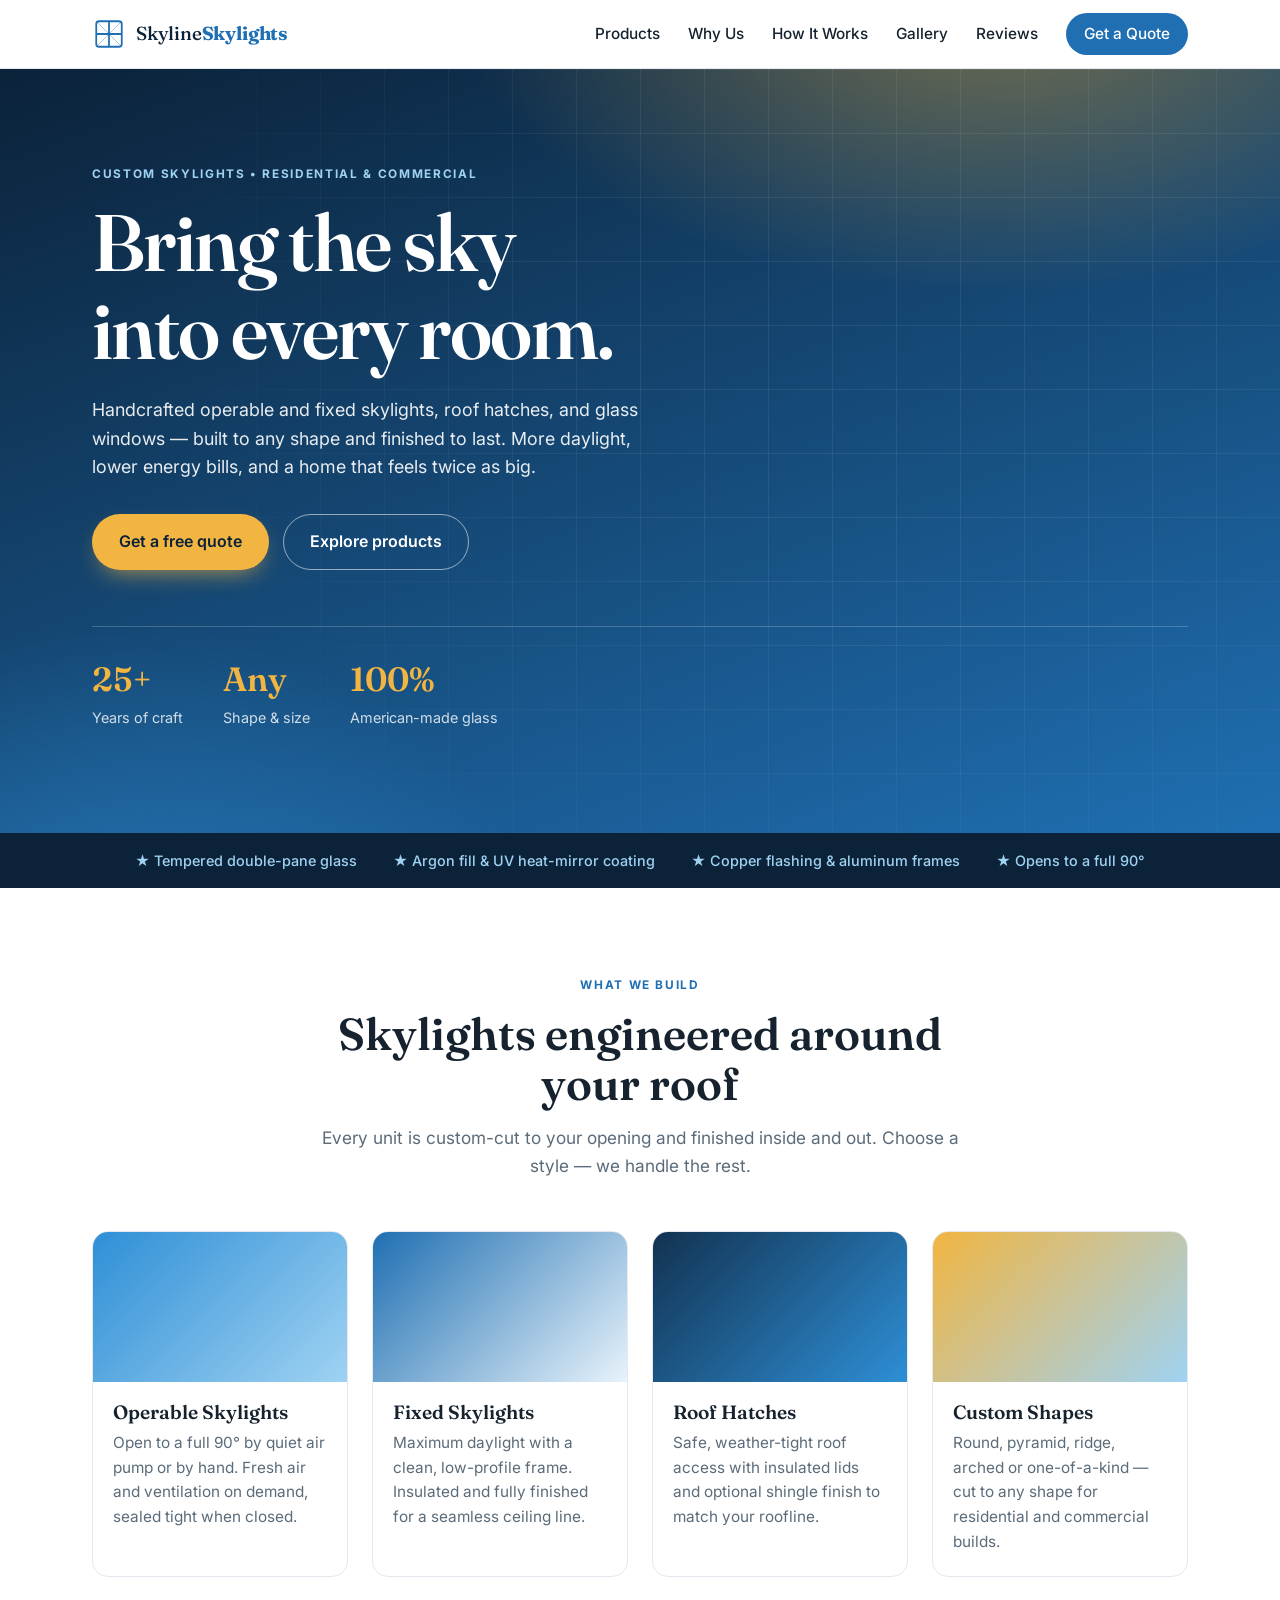
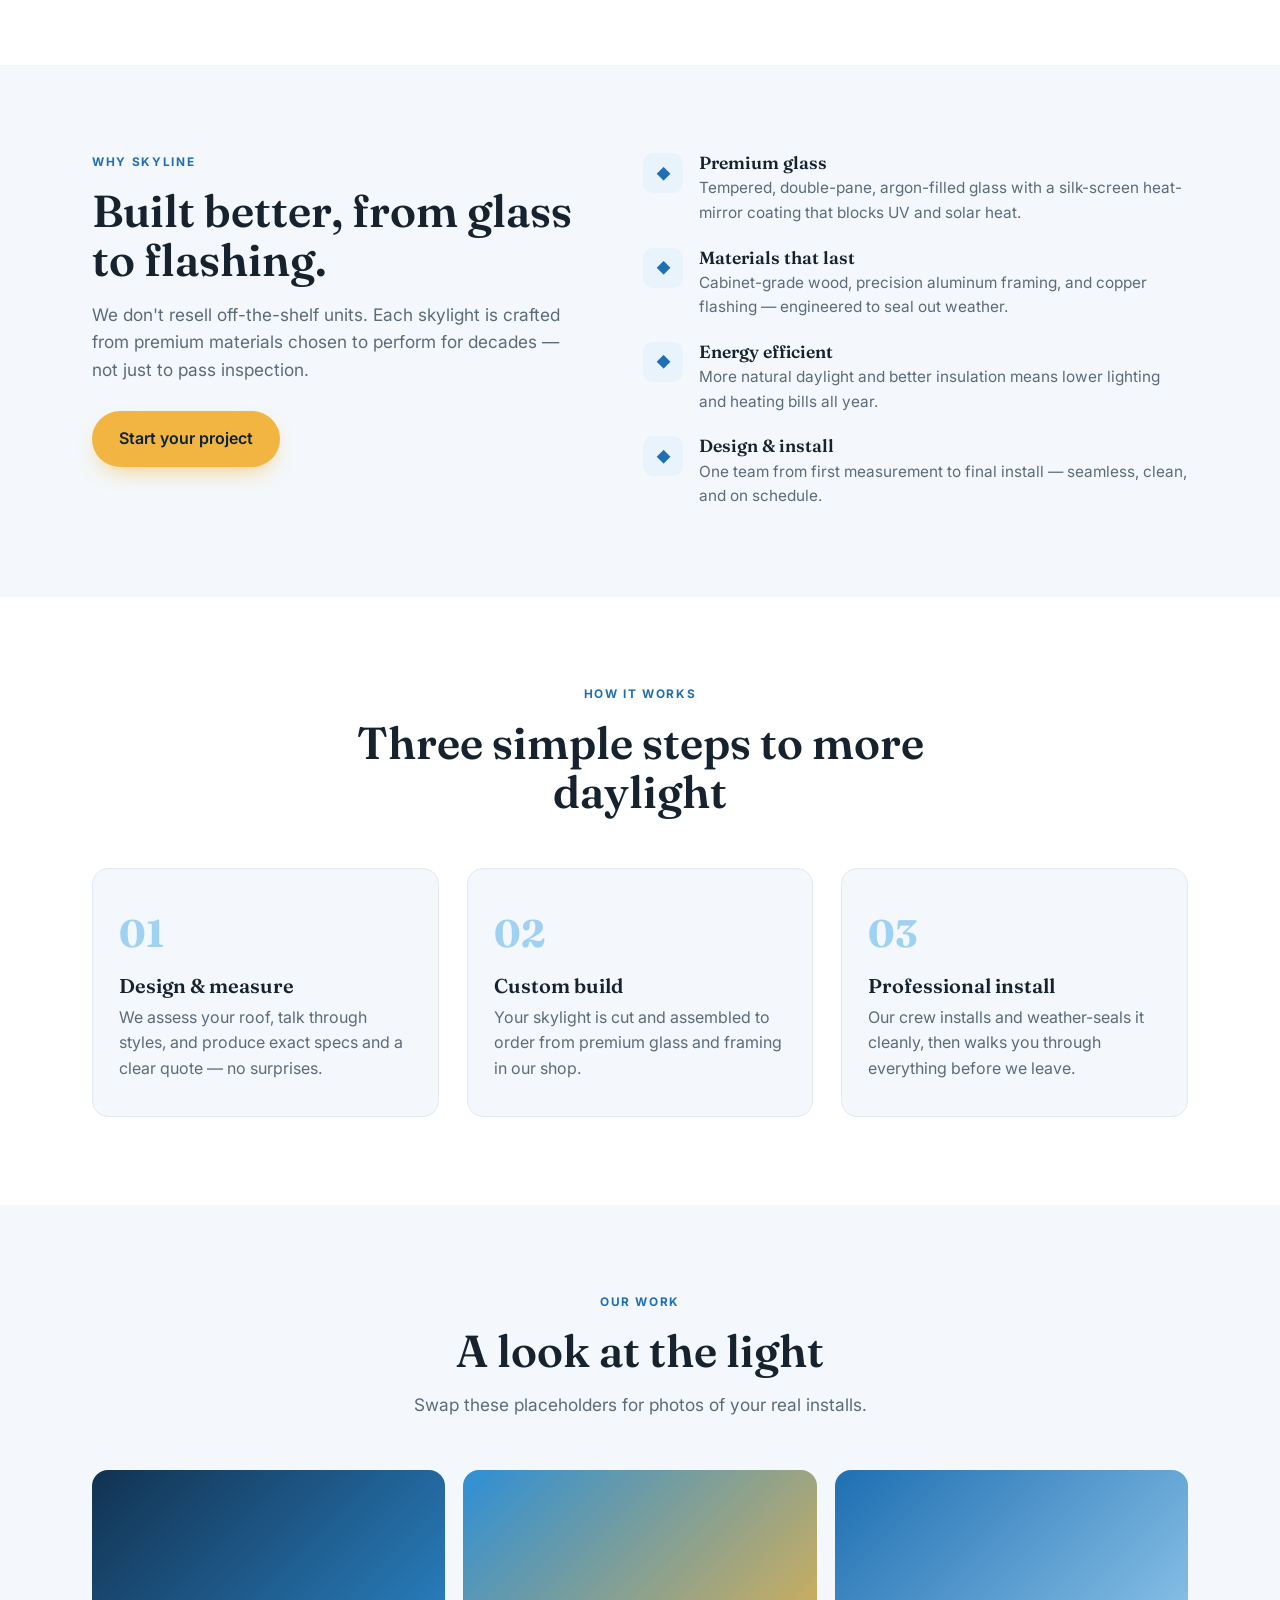
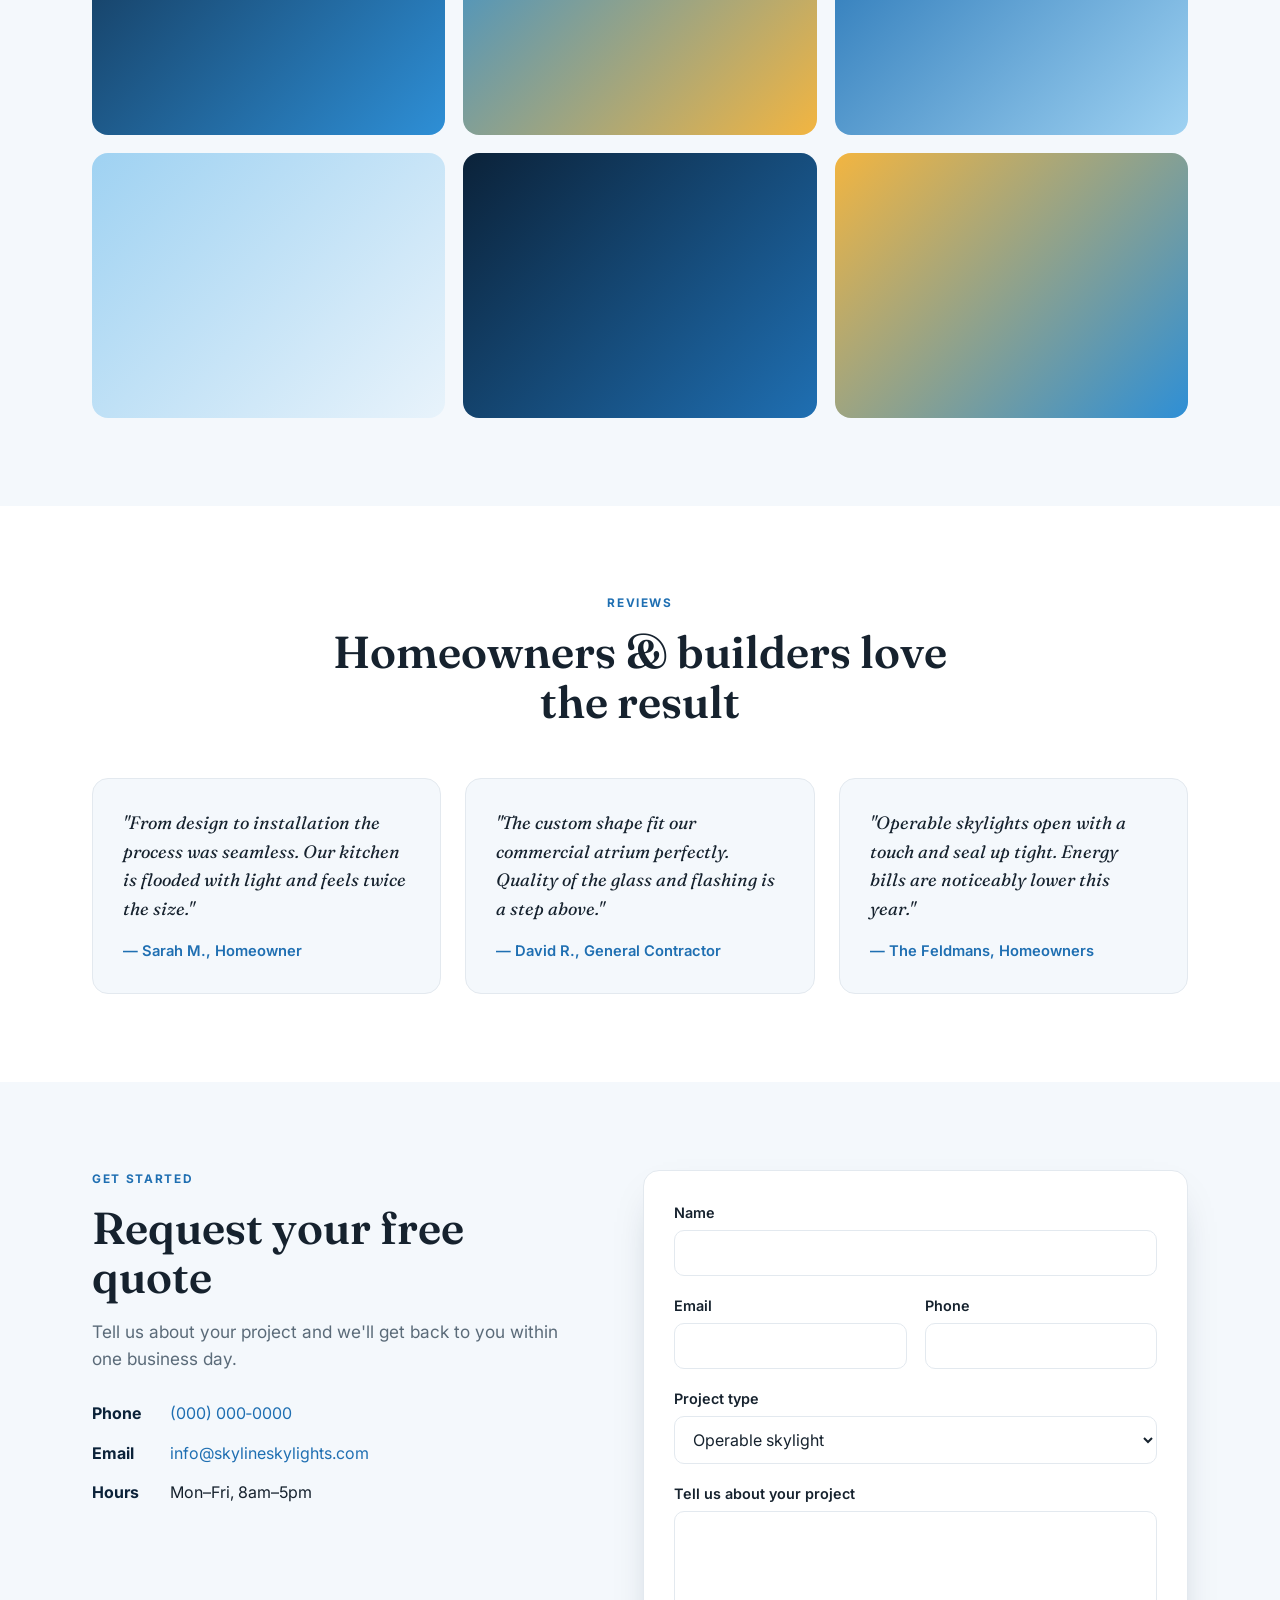
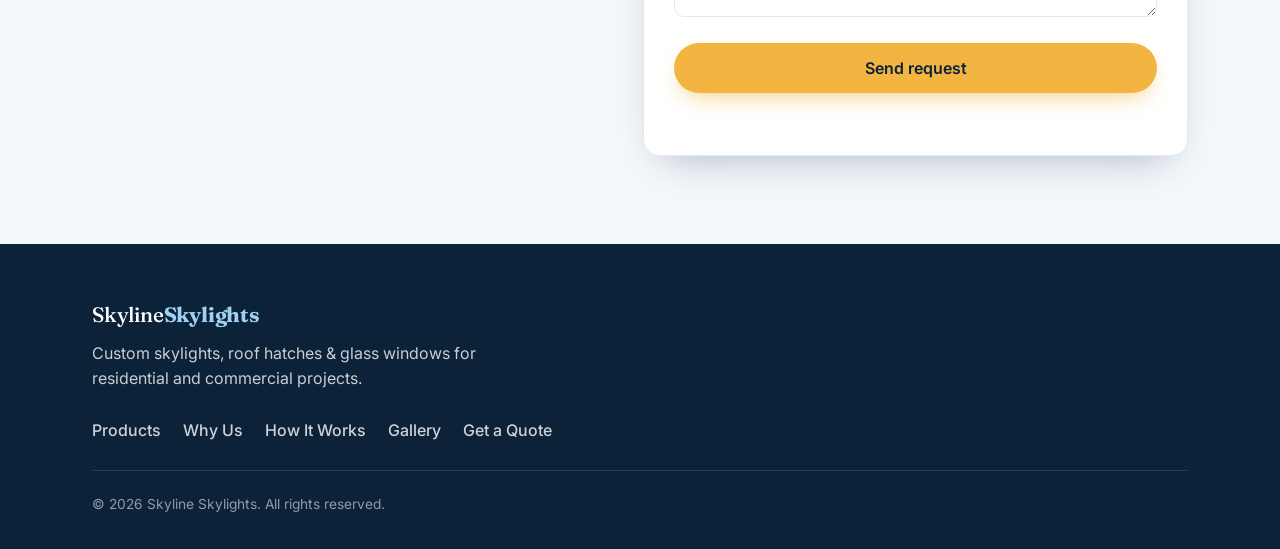
==== index.html @ 5b551f5a "Add custom skylight company website Static landing site for a skylight business: hero, product lineu" ====
<!DOCTYPE html>
<html lang="en">
<head>
  <meta charset="UTF-8" />
  <meta name="viewport" content="width=device-width, initial-scale=1.0" />
  <title>Skyline Skylights — Custom Skylights & Roof Hatches</title>
  <meta name="description" content="Custom-built operable and fixed skylights, roof hatches, and glass windows in any shape. Premium American-made glass, design and professional installation for residential and commercial projects." />
  <link rel="preconnect" href="https://fonts.googleapis.com" />
  <link rel="preconnect" href="https://fonts.gstatic.com" crossorigin />
  <link href="https://fonts.googleapis.com/css2?family=Fraunces:opsz,wght@9..144,500;9..144,600;9..144,700&family=Inter:wght@400;500;600;700&display=swap" rel="stylesheet" />
  <link rel="stylesheet" href="styles.css" />
</head>
<body>

  <!-- ===== HEADER / NAV ===== -->
  <header class="site-header" id="top">
    <div class="container header-inner">
      <a href="#top" class="brand" aria-label="Skyline Skylights home">
        <svg class="brand-mark" width="34" height="34" viewBox="0 0 48 48" aria-hidden="true">
          <rect x="6" y="6" width="36" height="36" rx="4" fill="none" stroke="currentColor" stroke-width="2.5"/>
          <path d="M6 24 L42 24 M24 6 L24 42" stroke="currentColor" stroke-width="2.5"/>
          <path d="M6 6 L42 42 M42 6 L6 42" stroke="currentColor" stroke-width="1.2" opacity="0.45"/>
        </svg>
        <span class="brand-name">Skyline<strong>Skylights</strong></span>
      </a>

      <nav class="nav" id="nav">
        <a href="#products">Products</a>
        <a href="#why">Why Us</a>
        <a href="#process">How It Works</a>
        <a href="#gallery">Gallery</a>
        <a href="#reviews">Reviews</a>
        <a href="#contact" class="nav-cta">Get a Quote</a>
      </nav>

      <button class="nav-toggle" id="navToggle" aria-label="Toggle menu" aria-expanded="false">
        <span></span><span></span><span></span>
      </button>
    </div>
  </header>

  <!-- ===== HERO ===== -->
  <section class="hero">
    <div class="hero-bg" aria-hidden="true"></div>
    <div class="container hero-inner">
      <p class="eyebrow">Custom skylights • Residential &amp; commercial</p>
      <h1>Bring the sky<br>into every room.</h1>
      <p class="hero-sub">
        Handcrafted operable and fixed skylights, roof hatches, and glass windows —
        built to any shape and finished to last. More daylight, lower energy bills,
        and a home that feels twice as big.
      </p>
      <div class="hero-actions">
        <a href="#contact" class="btn btn-primary">Get a free quote</a>
        <a href="#products" class="btn btn-ghost">Explore products</a>
      </div>

      <ul class="hero-stats">
        <li><span class="stat-num">25+</span><span class="stat-label">Years of craft</span></li>
        <li><span class="stat-num">Any</span><span class="stat-label">Shape &amp; size</span></li>
        <li><span class="stat-num">100%</span><span class="stat-label">American-made glass</span></li>
      </ul>
    </div>
  </section>

  <!-- ===== TRUST STRIP ===== -->
  <div class="trust-strip">
    <div class="container trust-inner">
      <span>★ Tempered double-pane glass</span>
      <span>★ Argon fill &amp; UV heat-mirror coating</span>
      <span>★ Copper flashing &amp; aluminum frames</span>
      <span>★ Opens to a full 90°</span>
    </div>
  </div>

  <!-- ===== PRODUCTS ===== -->
  <section class="section" id="products">
    <div class="container">
      <div class="section-head">
        <p class="eyebrow">What we build</p>
        <h2>Skylights engineered around your roof</h2>
        <p class="section-lead">
          Every unit is custom-cut to your opening and finished inside and out.
          Choose a style — we handle the rest.
        </p>
      </div>

      <div class="cards">
        <article class="card">
          <div class="card-art art-1" aria-hidden="true"></div>
          <h3>Operable Skylights</h3>
          <p>Open to a full 90° by quiet air pump or by hand. Fresh air and ventilation on demand, sealed tight when closed.</p>
        </article>
        <article class="card">
          <div class="card-art art-2" aria-hidden="true"></div>
          <h3>Fixed Skylights</h3>
          <p>Maximum daylight with a clean, low-profile frame. Insulated and fully finished for a seamless ceiling line.</p>
        </article>
        <article class="card">
          <div class="card-art art-3" aria-hidden="true"></div>
          <h3>Roof Hatches</h3>
          <p>Safe, weather-tight roof access with insulated lids and optional shingle finish to match your roofline.</p>
        </article>
        <article class="card">
          <div class="card-art art-4" aria-hidden="true"></div>
          <h3>Custom Shapes</h3>
          <p>Round, pyramid, ridge, arched or one-of-a-kind — cut to any shape for residential and commercial builds.</p>
        </article>
      </div>
    </div>
  </section>

  <!-- ===== WHY US ===== -->
  <section class="section section-alt" id="why">
    <div class="container why-grid">
      <div class="why-copy">
        <p class="eyebrow">Why Skyline</p>
        <h2>Built better, from glass to flashing.</h2>
        <p class="section-lead">
          We don't resell off-the-shelf units. Each skylight is crafted from
          premium materials chosen to perform for decades — not just to pass inspection.
        </p>
        <a href="#contact" class="btn btn-primary">Start your project</a>
      </div>

      <ul class="feature-list">
        <li>
          <span class="feat-ic" aria-hidden="true">◆</span>
          <div><h4>Premium glass</h4><p>Tempered, double-pane, argon-filled glass with a silk-screen heat-mirror coating that blocks UV and solar heat.</p></div>
        </li>
        <li>
          <span class="feat-ic" aria-hidden="true">◆</span>
          <div><h4>Materials that last</h4><p>Cabinet-grade wood, precision aluminum framing, and copper flashing — engineered to seal out weather.</p></div>
        </li>
        <li>
          <span class="feat-ic" aria-hidden="true">◆</span>
          <div><h4>Energy efficient</h4><p>More natural daylight and better insulation means lower lighting and heating bills all year.</p></div>
        </li>
        <li>
          <span class="feat-ic" aria-hidden="true">◆</span>
          <div><h4>Design &amp; install</h4><p>One team from first measurement to final install — seamless, clean, and on schedule.</p></div>
        </li>
      </ul>
    </div>
  </section>

  <!-- ===== PROCESS ===== -->
  <section class="section" id="process">
    <div class="container">
      <div class="section-head">
        <p class="eyebrow">How it works</p>
        <h2>Three simple steps to more daylight</h2>
      </div>
      <ol class="steps">
        <li>
          <span class="step-num">01</span>
          <h3>Design &amp; measure</h3>
          <p>We assess your roof, talk through styles, and produce exact specs and a clear quote — no surprises.</p>
        </li>
        <li>
          <span class="step-num">02</span>
          <h3>Custom build</h3>
          <p>Your skylight is cut and assembled to order from premium glass and framing in our shop.</p>
        </li>
        <li>
          <span class="step-num">03</span>
          <h3>Professional install</h3>
          <p>Our crew installs and weather-seals it cleanly, then walks you through everything before we leave.</p>
        </li>
      </ol>
    </div>
  </section>

  <!-- ===== GALLERY ===== -->
  <section class="section section-alt" id="gallery">
    <div class="container">
      <div class="section-head">
        <p class="eyebrow">Our work</p>
        <h2>A look at the light</h2>
        <p class="section-lead">Swap these placeholders for photos of your real installs.</p>
      </div>
      <div class="gallery">
        <div class="shot shot-a" aria-hidden="true"></div>
        <div class="shot shot-b" aria-hidden="true"></div>
        <div class="shot shot-c" aria-hidden="true"></div>
        <div class="shot shot-d" aria-hidden="true"></div>
        <div class="shot shot-e" aria-hidden="true"></div>
        <div class="shot shot-f" aria-hidden="true"></div>
      </div>
    </div>
  </section>

  <!-- ===== REVIEWS ===== -->
  <section class="section" id="reviews">
    <div class="container">
      <div class="section-head">
        <p class="eyebrow">Reviews</p>
        <h2>Homeowners &amp; builders love the result</h2>
      </div>
      <div class="reviews">
        <blockquote class="review">
          <p>"From design to installation the process was seamless. Our kitchen is flooded with light and feels twice the size."</p>
          <footer>— Sarah M., Homeowner</footer>
        </blockquote>
        <blockquote class="review">
          <p>"The custom shape fit our commercial atrium perfectly. Quality of the glass and flashing is a step above."</p>
          <footer>— David R., General Contractor</footer>
        </blockquote>
        <blockquote class="review">
          <p>"Operable skylights open with a touch and seal up tight. Energy bills are noticeably lower this year."</p>
          <footer>— The Feldmans, Homeowners</footer>
        </blockquote>
      </div>
    </div>
  </section>

  <!-- ===== CONTACT / QUOTE ===== -->
  <section class="section contact" id="contact">
    <div class="container contact-grid">
      <div class="contact-copy">
        <p class="eyebrow">Get started</p>
        <h2>Request your free quote</h2>
        <p class="section-lead">
          Tell us about your project and we'll get back to you within one business day.
        </p>
        <ul class="contact-info">
          <li><strong>Phone</strong> <a href="tel:+10000000000">(000) 000‑0000</a></li>
          <li><strong>Email</strong> <a href="mailto:info@skylineskylights.com">info@skylineskylights.com</a></li>
          <li><strong>Hours</strong> Mon–Fri, 8am–5pm</li>
        </ul>
      </div>

      <form class="quote-form" id="quoteForm" novalidate>
        <div class="field">
          <label for="name">Name</label>
          <input type="text" id="name" name="name" autocomplete="name" required />
        </div>
        <div class="field-row">
          <div class="field">
            <label for="email">Email</label>
            <input type="email" id="email" name="email" autocomplete="email" required />
          </div>
          <div class="field">
            <label for="phone">Phone</label>
            <input type="tel" id="phone" name="phone" autocomplete="tel" />
          </div>
        </div>
        <div class="field">
          <label for="type">Project type</label>
          <select id="type" name="type">
            <option>Operable skylight</option>
            <option>Fixed skylight</option>
            <option>Roof hatch</option>
            <option>Custom shape</option>
            <option>Commercial project</option>
            <option>Not sure yet</option>
          </select>
        </div>
        <div class="field">
          <label for="message">Tell us about your project</label>
          <textarea id="message" name="message" rows="4"></textarea>
        </div>
        <button type="submit" class="btn btn-primary btn-block">Send request</button>
        <p class="form-note" id="formNote" role="status"></p>
      </form>
    </div>
  </section>

  <!-- ===== FOOTER ===== -->
  <footer class="site-footer">
    <div class="container footer-inner">
      <div class="footer-brand">
        <span class="brand-name">Skyline<strong>Skylights</strong></span>
        <p>Custom skylights, roof hatches &amp; glass windows for residential and commercial projects.</p>
      </div>
      <nav class="footer-nav" aria-label="Footer">
        <a href="#products">Products</a>
        <a href="#why">Why Us</a>
        <a href="#process">How It Works</a>
        <a href="#gallery">Gallery</a>
        <a href="#contact">Get a Quote</a>
      </nav>
      <p class="footer-legal">© <span id="year"></span> Skyline Skylights. All rights reserved.</p>
    </div>
  </footer>

  <script src="script.js"></script>
</body>
</html>
---- styles.css ----
/* ===== Skyline Skylights — stylesheet ===== */

:root {
  --sky-900: #0b2239;
  --sky-800: #123251;
  --sky-600: #1f6fb2;
  --sky-500: #2e8fd6;
  --sky-300: #9fd2f2;
  --sky-100: #e8f3fb;
  --sun: #f2b541;
  --sun-dark: #d99a1e;
  --ink: #16222e;
  --muted: #5b6b79;
  --line: #e3e9ef;
  --bg: #ffffff;
  --bg-alt: #f4f8fc;
  --radius: 16px;
  --shadow: 0 18px 40px -20px rgba(11, 34, 57, 0.35);
  --maxw: 1140px;
  --font-head: "Fraunces", Georgia, "Times New Roman", serif;
  --font-body: "Inter", system-ui, -apple-system, "Segoe UI", Roboto, sans-serif;
}

* { box-sizing: border-box; }

html { scroll-behavior: smooth; }

body {
  margin: 0;
  font-family: var(--font-body);
  color: var(--ink);
  background: var(--bg);
  line-height: 1.6;
  -webkit-font-smoothing: antialiased;
}

img { max-width: 100%; display: block; }

.container {
  width: 100%;
  max-width: var(--maxw);
  margin: 0 auto;
  padding-inline: 22px;
}

h1, h2, h3, h4 { font-family: var(--font-head); line-height: 1.1; margin: 0; font-weight: 600; }

a { color: inherit; }

.eyebrow {
  text-transform: uppercase;
  letter-spacing: 0.14em;
  font-size: 0.74rem;
  font-weight: 700;
  color: var(--sky-600);
  margin: 0 0 14px;
}

/* ===== Buttons ===== */
.btn {
  display: inline-flex;
  align-items: center;
  justify-content: center;
  gap: 8px;
  font-family: var(--font-body);
  font-weight: 600;
  font-size: 1rem;
  padding: 14px 26px;
  border-radius: 999px;
  border: 1px solid transparent;
  text-decoration: none;
  cursor: pointer;
  transition: transform .15s ease, box-shadow .15s ease, background .15s ease;
}
.btn-primary { background: var(--sun); color: var(--sky-900); box-shadow: 0 10px 24px -10px rgba(242,181,65,.8); }
.btn-primary:hover { background: var(--sun-dark); transform: translateY(-2px); }
.btn-ghost { background: transparent; color: #fff; border-color: rgba(255,255,255,.55); }
.btn-ghost:hover { background: rgba(255,255,255,.12); }
.btn-block { width: 100%; }

/* ===== Header ===== */
.site-header {
  position: sticky;
  top: 0;
  z-index: 50;
  background: rgba(255,255,255,.88);
  backdrop-filter: saturate(160%) blur(10px);
  border-bottom: 1px solid var(--line);
}
.header-inner { display: flex; align-items: center; justify-content: space-between; height: 68px; }
.brand { display: flex; align-items: center; gap: 10px; text-decoration: none; color: var(--sky-900); }
.brand-mark { color: var(--sky-600); flex: none; }
.brand-name { font-family: var(--font-head); font-size: 1.18rem; font-weight: 500; letter-spacing: -.01em; }
.brand-name strong { font-weight: 700; color: var(--sky-600); }

.nav { display: flex; align-items: center; gap: 28px; }
.nav a { text-decoration: none; font-weight: 500; color: var(--ink); font-size: .96rem; transition: color .15s; }
.nav a:hover { color: var(--sky-600); }
.nav-cta { background: var(--sky-600); color: #fff !important; padding: 9px 18px; border-radius: 999px; }
.nav-cta:hover { background: var(--sky-800); }

.nav-toggle { display: none; flex-direction: column; gap: 5px; background: none; border: 0; cursor: pointer; padding: 8px; }
.nav-toggle span { width: 24px; height: 2px; background: var(--ink); border-radius: 2px; transition: .2s; }

/* ===== Hero ===== */
.hero { position: relative; color: #fff; overflow: hidden; }
.hero-bg {
  position: absolute; inset: 0; z-index: 0;
  background:
    radial-gradient(900px 500px at 78% -10%, rgba(242,181,65,.45), transparent 60%),
    radial-gradient(700px 600px at 10% 120%, rgba(47,143,214,.55), transparent 60%),
    linear-gradient(160deg, var(--sky-900), var(--sky-600));
}
.hero-bg::after {
  content: ""; position: absolute; inset: 0;
  background-image: linear-gradient(rgba(255,255,255,.07) 1px, transparent 1px),
                    linear-gradient(90deg, rgba(255,255,255,.07) 1px, transparent 1px);
  background-size: 64px 64px;
  mask-image: radial-gradient(circle at 70% 30%, #000 30%, transparent 75%);
}
.hero-inner { position: relative; z-index: 1; padding: 96px 22px 104px; max-width: var(--maxw); margin: 0 auto; }
.hero .eyebrow { color: var(--sky-300); }
.hero h1 { font-size: clamp(2.6rem, 7vw, 5rem); font-weight: 600; letter-spacing: -.02em; }
.hero-sub { max-width: 560px; margin: 22px 0 32px; font-size: 1.12rem; color: rgba(255,255,255,.9); }
.hero-actions { display: flex; flex-wrap: wrap; gap: 14px; }

.hero-stats {
  list-style: none; display: flex; flex-wrap: wrap; gap: 40px;
  margin: 56px 0 0; padding: 26px 0 0; border-top: 1px solid rgba(255,255,255,.2);
}
.hero-stats li { display: flex; flex-direction: column; }
.stat-num { font-family: var(--font-head); font-size: 2.1rem; font-weight: 600; color: var(--sun); }
.stat-label { font-size: .9rem; color: rgba(255,255,255,.8); }

/* ===== Trust strip ===== */
.trust-strip { background: var(--sky-900); color: #fff; }
.trust-inner {
  display: flex; flex-wrap: wrap; gap: 10px 36px; justify-content: center;
  padding: 16px 22px; font-size: .9rem; color: var(--sky-300); font-weight: 500;
}

/* ===== Sections ===== */
.section { padding: 88px 0; }
.section-alt { background: var(--bg-alt); }
.section-head { max-width: 640px; margin: 0 auto 52px; text-align: center; }
.section-head h2 { font-size: clamp(1.9rem, 4vw, 2.8rem); }
.section-lead { color: var(--muted); font-size: 1.08rem; margin: 16px 0 0; }

/* ===== Product cards ===== */
.cards { display: grid; grid-template-columns: repeat(4, 1fr); gap: 24px; }
.card {
  background: var(--bg); border: 1px solid var(--line); border-radius: var(--radius);
  overflow: hidden; transition: transform .2s ease, box-shadow .2s ease;
}
.card:hover { transform: translateY(-6px); box-shadow: var(--shadow); }
.card-art { height: 150px; }
.art-1 { background: linear-gradient(135deg, #2e8fd6, #9fd2f2); }
.art-2 { background: linear-gradient(135deg, #1f6fb2, #e8f3fb); }
.art-3 { background: linear-gradient(135deg, #123251, #2e8fd6); }
.art-4 { background: linear-gradient(135deg, #f2b541, #9fd2f2); }
.card h3 { font-size: 1.2rem; margin: 20px 20px 8px; }
.card p { margin: 0 20px 22px; color: var(--muted); font-size: .96rem; }

/* ===== Why us ===== */
.why-grid { display: grid; grid-template-columns: 1fr 1.1fr; gap: 56px; align-items: start; }
.why-copy h2 { font-size: clamp(1.9rem, 4vw, 2.8rem); margin-bottom: 16px; }
.why-copy .section-lead { margin-bottom: 28px; }
.feature-list { list-style: none; margin: 0; padding: 0; display: grid; gap: 22px; }
.feature-list li { display: flex; gap: 16px; }
.feat-ic {
  flex: none; width: 40px; height: 40px; border-radius: 10px;
  display: grid; place-items: center; background: var(--sky-100); color: var(--sky-600);
  font-size: .9rem;
}
.feature-list h4 { font-size: 1.1rem; margin-bottom: 4px; }
.feature-list p { margin: 0; color: var(--muted); font-size: .96rem; }

/* ===== Process ===== */
.steps { list-style: none; margin: 0; padding: 0; display: grid; grid-template-columns: repeat(3, 1fr); gap: 28px; counter-reset: step; }
.steps li {
  position: relative; padding: 34px 26px; border-radius: var(--radius);
  background: var(--bg-alt); border: 1px solid var(--line);
}
.section-alt .steps li { background: var(--bg); }
.step-num { font-family: var(--font-head); font-size: 2.4rem; color: var(--sky-300); font-weight: 700; }
.steps h3 { font-size: 1.25rem; margin: 10px 0 8px; }
.steps p { margin: 0; color: var(--muted); }

/* ===== Gallery ===== */
.gallery { display: grid; grid-template-columns: repeat(3, 1fr); gap: 18px; }
.shot { aspect-ratio: 4 / 3; border-radius: var(--radius); }
.shot-a { background: linear-gradient(135deg, #123251, #2e8fd6); }
.shot-b { background: linear-gradient(135deg, #2e8fd6, #f2b541); }
.shot-c { background: linear-gradient(135deg, #1f6fb2, #9fd2f2); }
.shot-d { background: linear-gradient(135deg, #9fd2f2, #e8f3fb); }
.shot-e { background: linear-gradient(135deg, #0b2239, #1f6fb2); }
.shot-f { background: linear-gradient(135deg, #f2b541, #2e8fd6); }

/* ===== Reviews ===== */
.reviews { display: grid; grid-template-columns: repeat(3, 1fr); gap: 24px; }
.review {
  margin: 0; padding: 30px; border-radius: var(--radius);
  background: var(--bg); border: 1px solid var(--line); box-shadow: var(--shadow);
}
.section .review { background: var(--bg-alt); box-shadow: none; }
.review p { font-family: var(--font-head); font-size: 1.12rem; font-style: italic; margin: 0 0 16px; }
.review footer { color: var(--sky-600); font-weight: 600; font-size: .92rem; }

/* ===== Contact ===== */
.contact { background: var(--bg-alt); }
.contact-grid { display: grid; grid-template-columns: 1fr 1.1fr; gap: 56px; align-items: start; }
.contact-copy h2 { font-size: clamp(1.9rem, 4vw, 2.8rem); margin-bottom: 16px; }
.contact-info { list-style: none; margin: 28px 0 0; padding: 0; display: grid; gap: 14px; }
.contact-info li { display: flex; gap: 14px; align-items: baseline; }
.contact-info strong { min-width: 64px; color: var(--sky-900); }
.contact-info a { color: var(--sky-600); text-decoration: none; }
.contact-info a:hover { text-decoration: underline; }

.quote-form {
  background: var(--bg); border: 1px solid var(--line); border-radius: var(--radius);
  padding: 30px; box-shadow: var(--shadow);
}
.field { margin-bottom: 18px; }
.field-row { display: grid; grid-template-columns: 1fr 1fr; gap: 18px; }
.field label { display: block; font-weight: 600; font-size: .9rem; margin-bottom: 6px; }
.field input, .field select, .field textarea {
  width: 100%; padding: 12px 14px; border: 1px solid var(--line); border-radius: 10px;
  font-family: inherit; font-size: 1rem; color: var(--ink); background: #fff;
}
.field input:focus, .field select:focus, .field textarea:focus {
  outline: none; border-color: var(--sky-500); box-shadow: 0 0 0 3px rgba(46,143,214,.18);
}
.form-note { margin: 14px 0 0; font-size: .92rem; color: var(--sky-600); font-weight: 600; min-height: 1.2em; }

/* ===== Footer ===== */
.site-footer { background: var(--sky-900); color: rgba(255,255,255,.78); padding: 54px 0 34px; }
.footer-inner { display: grid; gap: 26px; }
.footer-brand .brand-name { color: #fff; font-size: 1.3rem; }
.footer-brand strong { color: var(--sky-300); }
.footer-brand p { margin: 10px 0 0; max-width: 420px; }
.footer-nav { display: flex; flex-wrap: wrap; gap: 22px; }
.footer-nav a { text-decoration: none; color: rgba(255,255,255,.8); font-weight: 500; }
.footer-nav a:hover { color: #fff; }
.footer-legal { margin: 0; font-size: .86rem; color: rgba(255,255,255,.55); border-top: 1px solid rgba(255,255,255,.12); padding-top: 22px; }

/* ===== Responsive ===== */
@media (max-width: 900px) {
  .cards { grid-template-columns: repeat(2, 1fr); }
  .why-grid, .contact-grid { grid-template-columns: 1fr; gap: 36px; }
  .steps { grid-template-columns: 1fr; }
  .reviews { grid-template-columns: 1fr; }
  .gallery { grid-template-columns: repeat(2, 1fr); }

  .nav {
    position: fixed; inset: 68px 0 auto 0; flex-direction: column; align-items: stretch;
    gap: 0; background: #fff; border-bottom: 1px solid var(--line);
    padding: 8px 22px 18px; transform: translateY(-120%); transition: transform .25s ease;
    box-shadow: var(--shadow);
  }
  .nav.open { transform: translateY(0); }
  .nav a { padding: 14px 0; border-bottom: 1px solid var(--line); }
  .nav-cta { text-align: center; margin-top: 12px; border-bottom: 0 !important; }
  .nav-toggle { display: flex; }
}

@media (max-width: 560px) {
  .cards, .gallery { grid-template-columns: 1fr; }
  .field-row { grid-template-columns: 1fr; }
  .hero-stats { gap: 26px; }
  .section { padding: 64px 0; }
}

@media (prefers-reduced-motion: reduce) {
  * { scroll-behavior: auto; transition: none !important; }
}
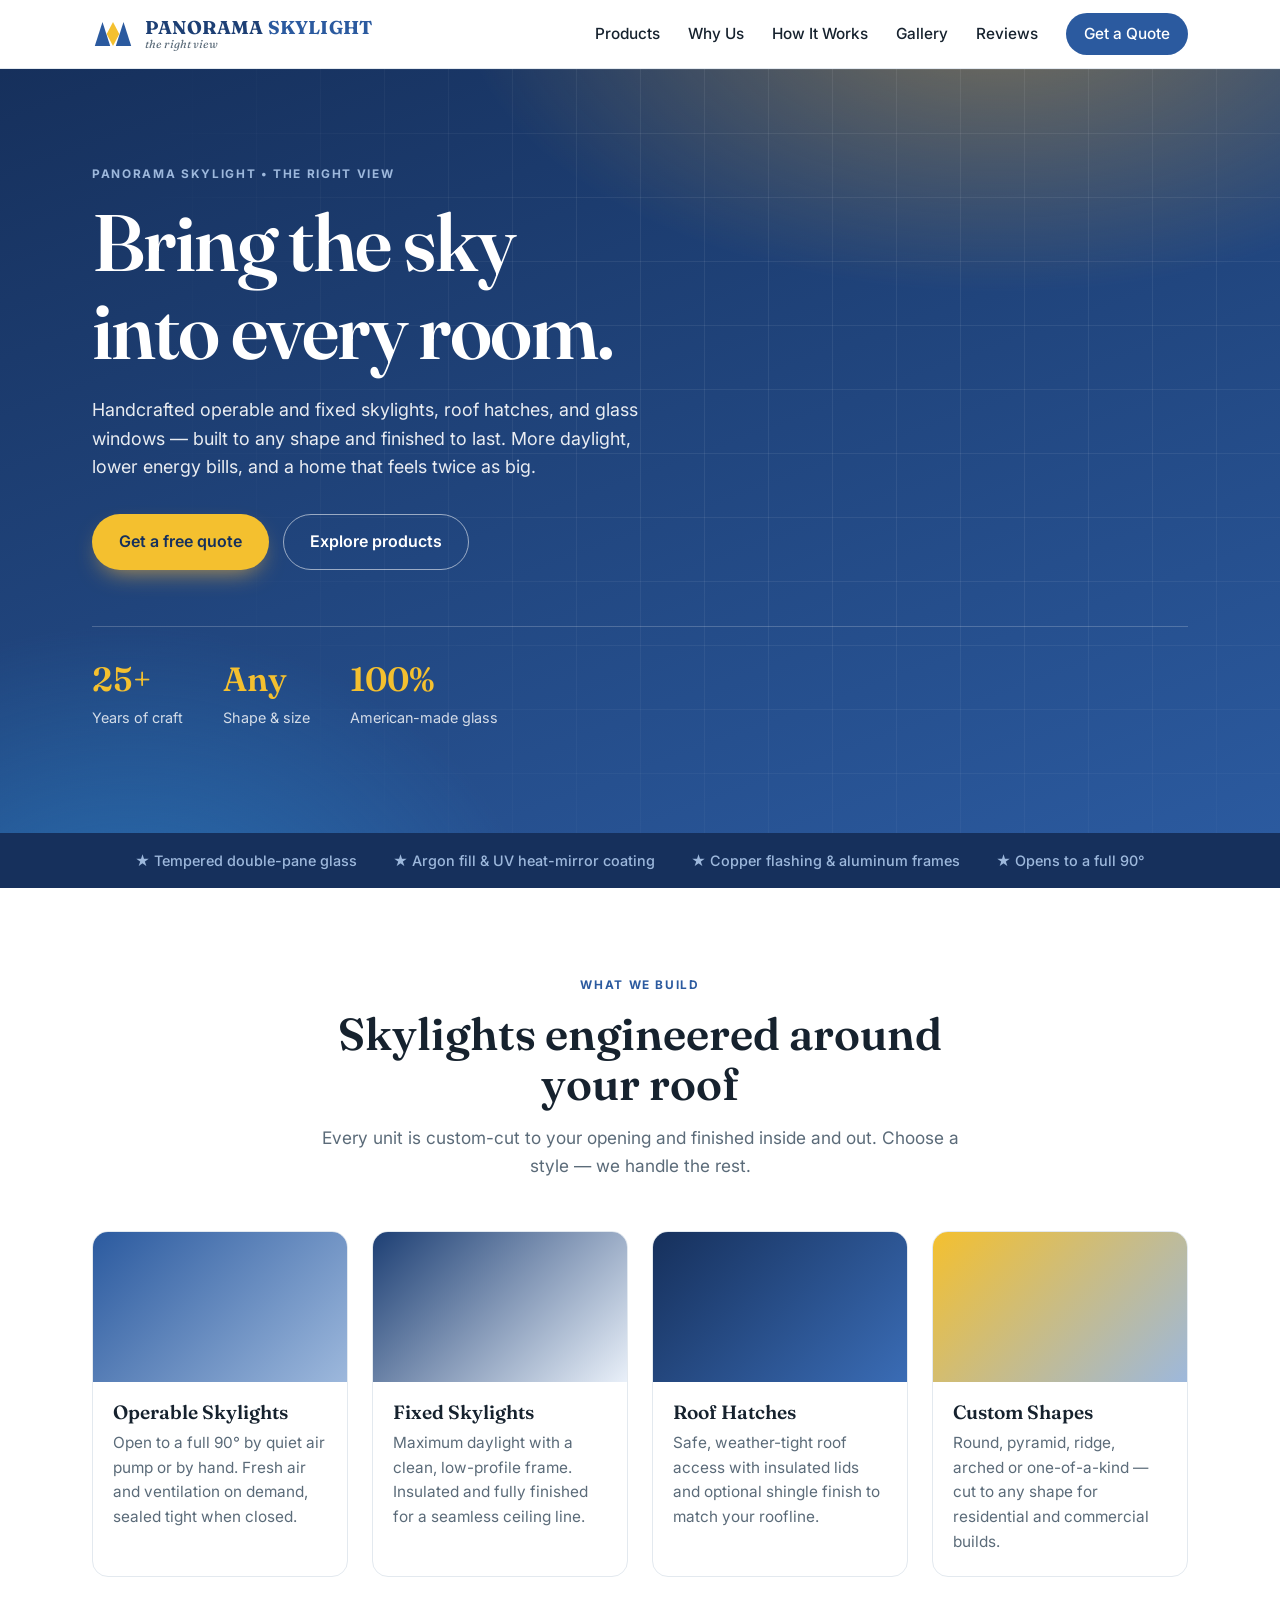
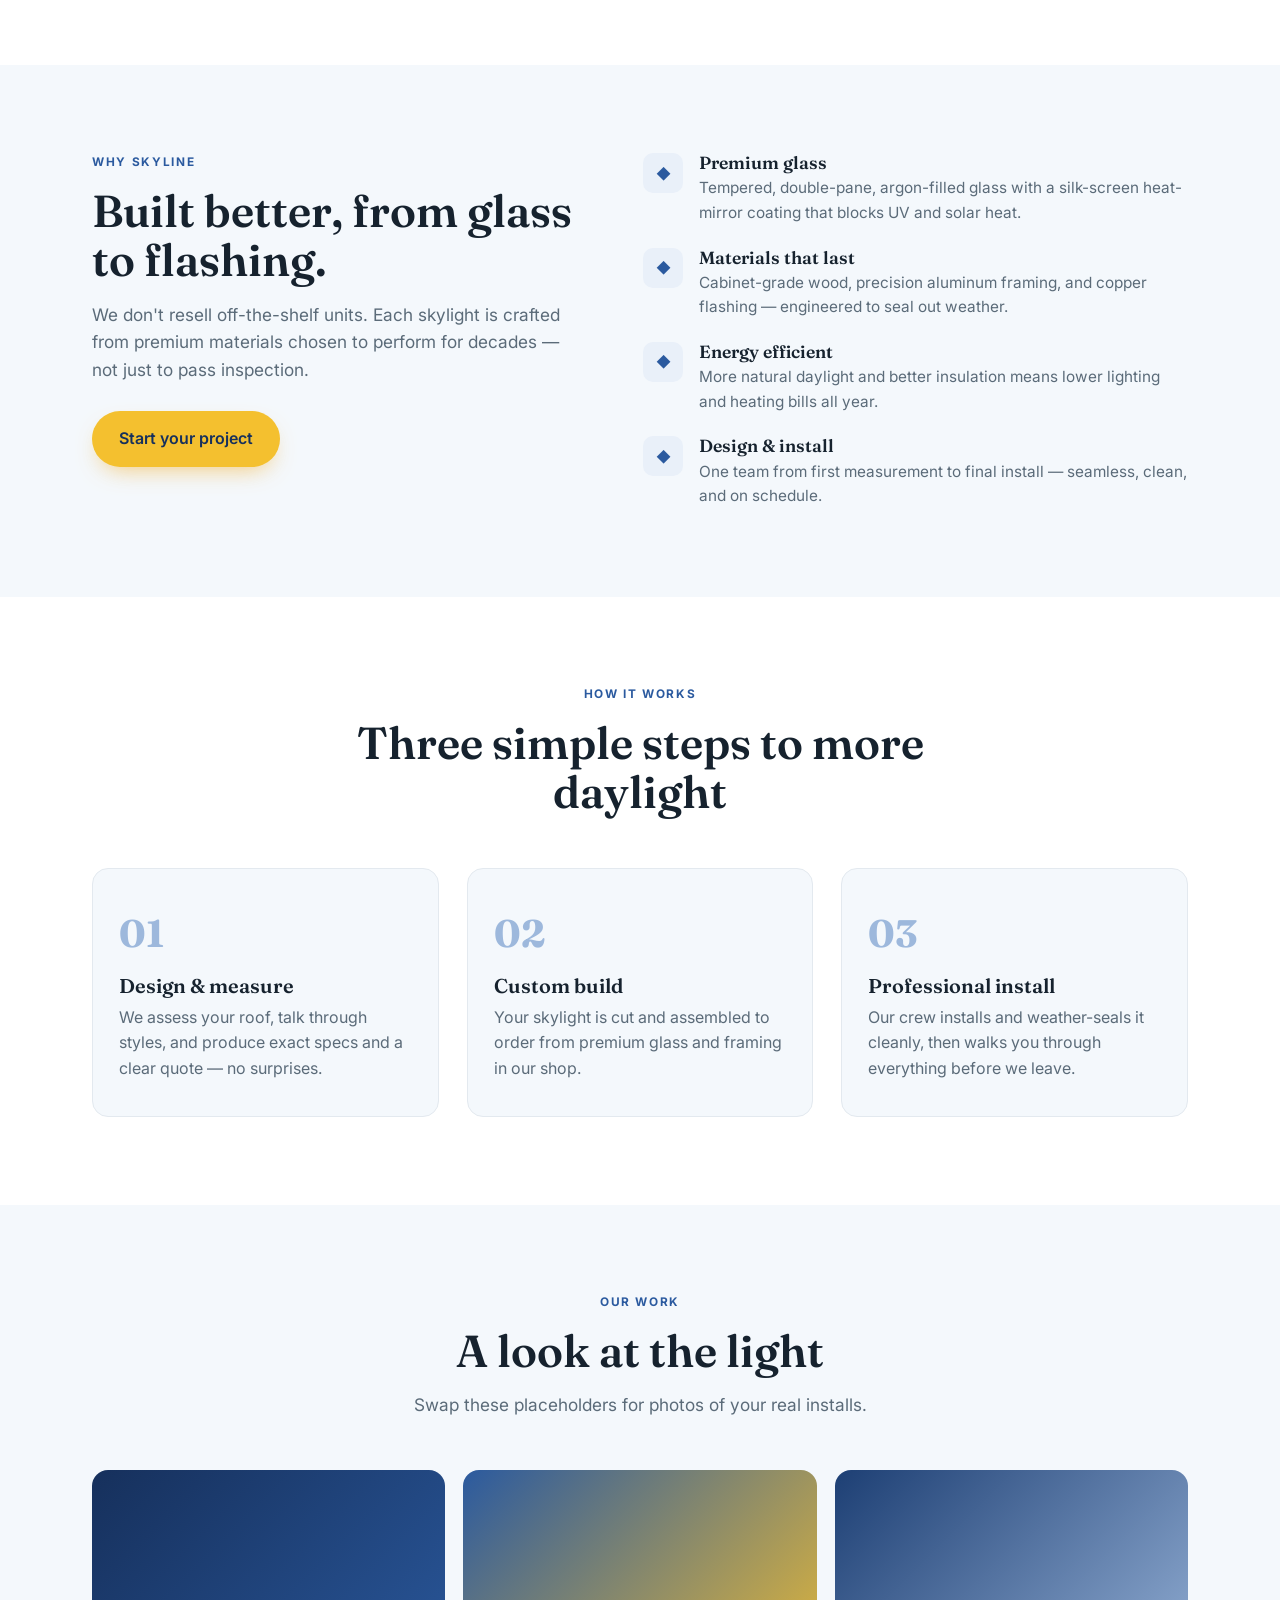
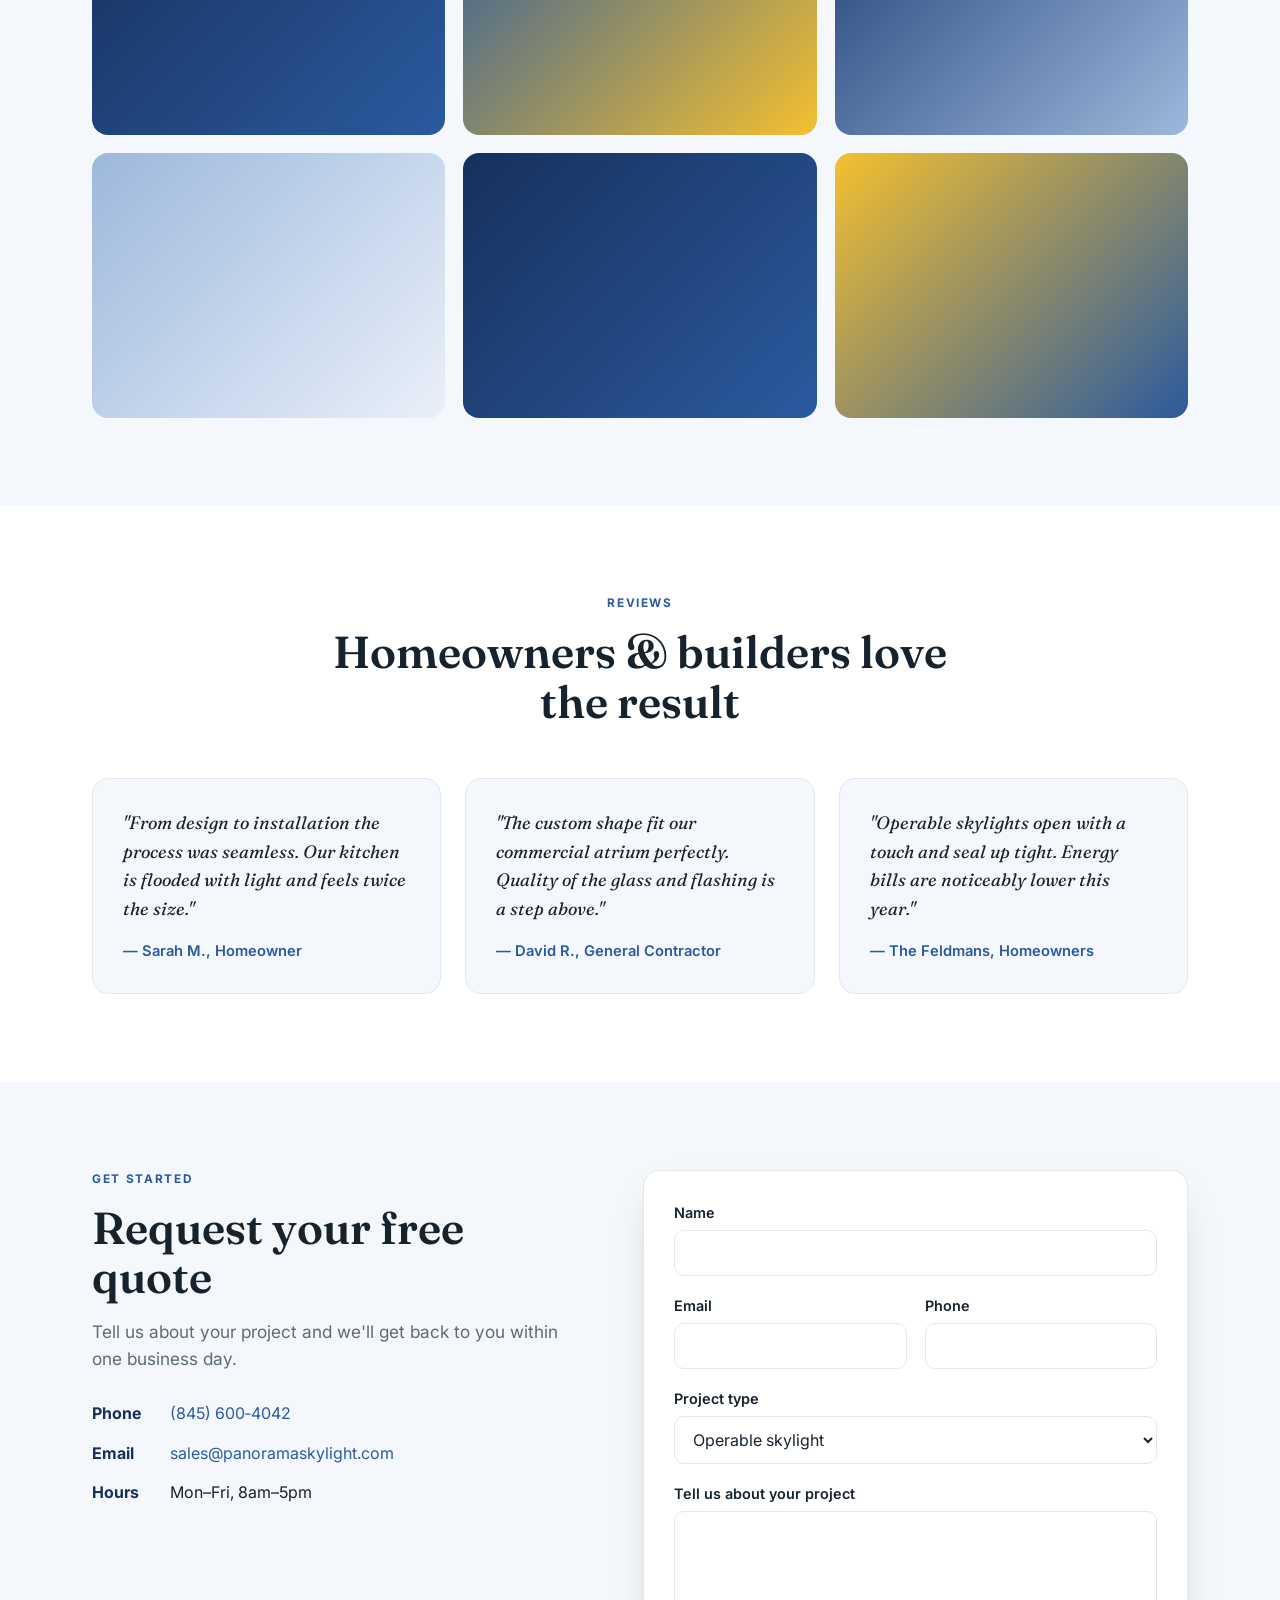
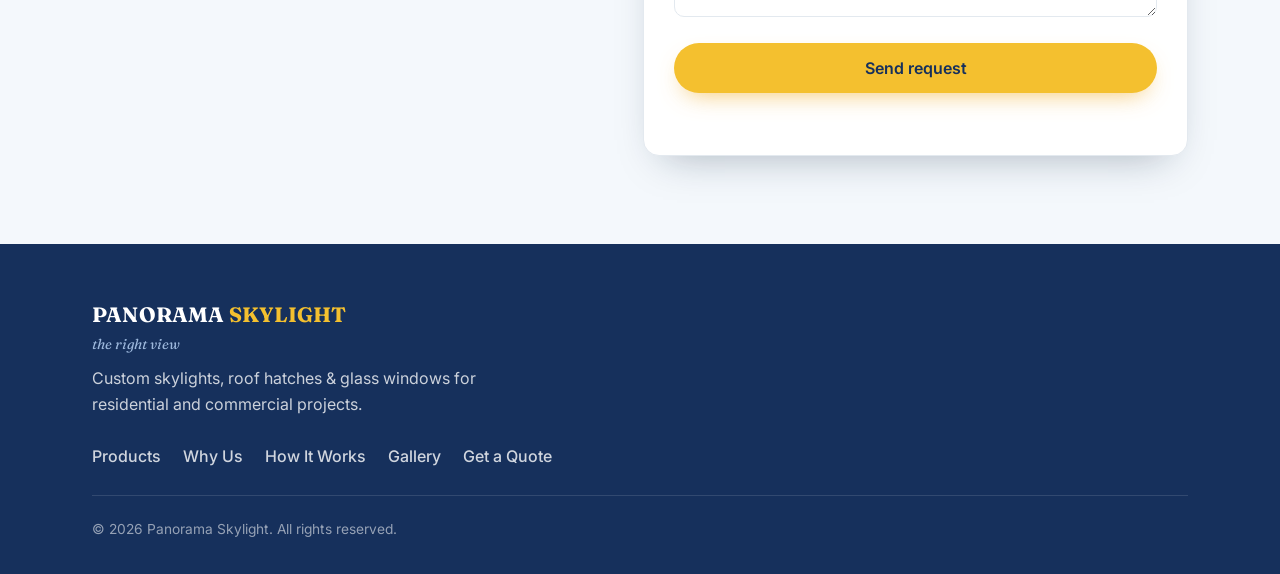
==== commit 4411b302: "Rebrand site to Panorama Skylight Apply the Panorama Skylight brand: name, "the right view" tagline," ====
--- a/index.html
+++ b/index.html
@@ -3,8 +3,8 @@
 <head>
   <meta charset="UTF-8" />
   <meta name="viewport" content="width=device-width, initial-scale=1.0" />
-  <title>Skyline Skylights — Custom Skylights & Roof Hatches</title>
-  <meta name="description" content="Custom-built operable and fixed skylights, roof hatches, and glass windows in any shape. Premium American-made glass, design and professional installation for residential and commercial projects." />
+  <title>Panorama Skylight — The Right View | Custom Skylights & Roof Hatches</title>
+  <meta name="description" content="Panorama Skylight builds custom operable and fixed skylights, roof hatches, and glass windows in any shape. Premium American-made glass, design and professional installation for residential and commercial projects." />
   <link rel="preconnect" href="https://fonts.googleapis.com" />
   <link rel="preconnect" href="https://fonts.gstatic.com" crossorigin />
   <link href="https://fonts.googleapis.com/css2?family=Fraunces:opsz,wght@9..144,500;9..144,600;9..144,700&family=Inter:wght@400;500;600;700&display=swap" rel="stylesheet" />
@@ -15,13 +15,16 @@
   <!-- ===== HEADER / NAV ===== -->
   <header class="site-header" id="top">
     <div class="container header-inner">
-      <a href="#top" class="brand" aria-label="Skyline Skylights home">
-        <svg class="brand-mark" width="34" height="34" viewBox="0 0 48 48" aria-hidden="true">
-          <rect x="6" y="6" width="36" height="36" rx="4" fill="none" stroke="currentColor" stroke-width="2.5"/>
-          <path d="M6 24 L42 24 M24 6 L24 42" stroke="currentColor" stroke-width="2.5"/>
-          <path d="M6 6 L42 42 M42 6 L6 42" stroke="currentColor" stroke-width="1.2" opacity="0.45"/>
+      <a href="#top" class="brand" aria-label="Panorama Skylight home">
+        <svg class="brand-mark" width="42" height="30" viewBox="0 0 120 80" aria-hidden="true">
+          <polygon points="8,74 52,74 30,6" fill="#2b5a9f"/>
+          <polygon points="68,74 112,74 90,6" fill="#2b5a9f"/>
+          <polygon points="60,6 78,40 60,74 42,40" fill="#f4c02f"/>
         </svg>
-        <span class="brand-name">Skyline<strong>Skylights</strong></span>
+        <span class="brand-lockup">
+          <span class="brand-name">Panorama <strong>Skylight</strong></span>
+          <span class="brand-tag">the right view</span>
+        </span>
       </a>
 
       <nav class="nav" id="nav">
@@ -43,7 +46,7 @@
   <section class="hero">
     <div class="hero-bg" aria-hidden="true"></div>
     <div class="container hero-inner">
-      <p class="eyebrow">Custom skylights • Residential &amp; commercial</p>
+      <p class="eyebrow">Panorama Skylight • The right view</p>
       <h1>Bring the sky<br>into every room.</h1>
       <p class="hero-sub">
         Handcrafted operable and fixed skylights, roof hatches, and glass windows —
@@ -224,8 +227,8 @@
           Tell us about your project and we'll get back to you within one business day.
         </p>
         <ul class="contact-info">
-          <li><strong>Phone</strong> <a href="tel:+10000000000">(000) 000‑0000</a></li>
-          <li><strong>Email</strong> <a href="mailto:info@skylineskylights.com">info@skylineskylights.com</a></li>
+          <li><strong>Phone</strong> <a href="tel:+18456004042">(845) 600‑4042</a></li>
+          <li><strong>Email</strong> <a href="mailto:sales@panoramaskylight.com">sales@panoramaskylight.com</a></li>
           <li><strong>Hours</strong> Mon–Fri, 8am–5pm</li>
         </ul>
       </div>
@@ -270,7 +273,8 @@
   <footer class="site-footer">
     <div class="container footer-inner">
       <div class="footer-brand">
-        <span class="brand-name">Skyline<strong>Skylights</strong></span>
+        <span class="brand-name">Panorama <strong>Skylight</strong></span>
+        <span class="footer-tag">the right view</span>
         <p>Custom skylights, roof hatches &amp; glass windows for residential and commercial projects.</p>
       </div>
       <nav class="footer-nav" aria-label="Footer">
@@ -280,7 +284,7 @@
         <a href="#gallery">Gallery</a>
         <a href="#contact">Get a Quote</a>
       </nav>
-      <p class="footer-legal">© <span id="year"></span> Skyline Skylights. All rights reserved.</p>
+      <p class="footer-legal">© <span id="year"></span> Panorama Skylight. All rights reserved.</p>
     </div>
   </footer>
 
--- a/styles.css
+++ b/styles.css
@@ -1,14 +1,14 @@
 /* ===== Skyline Skylights — stylesheet ===== */
 
 :root {
-  --sky-900: #0b2239;
-  --sky-800: #123251;
-  --sky-600: #1f6fb2;
-  --sky-500: #2e8fd6;
-  --sky-300: #9fd2f2;
-  --sky-100: #e8f3fb;
-  --sun: #f2b541;
-  --sun-dark: #d99a1e;
+  --sky-900: #16305c;
+  --sky-800: #1d3f74;
+  --sky-600: #2b5a9f;
+  --sky-500: #3a6cb5;
+  --sky-300: #9db8dc;
+  --sky-100: #e9f0f9;
+  --sun: #f4c02f;
+  --sun-dark: #d9a417;
   --ink: #16222e;
   --muted: #5b6b79;
   --line: #e3e9ef;
@@ -88,10 +88,12 @@
   border-bottom: 1px solid var(--line);
 }
 .header-inner { display: flex; align-items: center; justify-content: space-between; height: 68px; }
-.brand { display: flex; align-items: center; gap: 10px; text-decoration: none; color: var(--sky-900); }
-.brand-mark { color: var(--sky-600); flex: none; }
-.brand-name { font-family: var(--font-head); font-size: 1.18rem; font-weight: 500; letter-spacing: -.01em; }
+.brand { display: flex; align-items: center; gap: 11px; text-decoration: none; color: var(--sky-900); }
+.brand-mark { flex: none; }
+.brand-lockup { display: flex; flex-direction: column; line-height: 1.05; }
+.brand-name { font-family: var(--font-head); font-size: 1.16rem; font-weight: 700; letter-spacing: .01em; text-transform: uppercase; color: var(--sky-800); }
 .brand-name strong { font-weight: 700; color: var(--sky-600); }
+.brand-tag { font-family: var(--font-head); font-style: italic; font-size: .72rem; color: var(--muted); letter-spacing: .01em; }
 
 .nav { display: flex; align-items: center; gap: 28px; }
 .nav a { text-decoration: none; font-weight: 500; color: var(--ink); font-size: .96rem; transition: color .15s; }
@@ -154,10 +156,10 @@
 }
 .card:hover { transform: translateY(-6px); box-shadow: var(--shadow); }
 .card-art { height: 150px; }
-.art-1 { background: linear-gradient(135deg, #2e8fd6, #9fd2f2); }
-.art-2 { background: linear-gradient(135deg, #1f6fb2, #e8f3fb); }
-.art-3 { background: linear-gradient(135deg, #123251, #2e8fd6); }
-.art-4 { background: linear-gradient(135deg, #f2b541, #9fd2f2); }
+.art-1 { background: linear-gradient(135deg, #2b5a9f, #9db8dc); }
+.art-2 { background: linear-gradient(135deg, #1d3f74, #e9f0f9); }
+.art-3 { background: linear-gradient(135deg, #16305c, #3a6cb5); }
+.art-4 { background: linear-gradient(135deg, #f4c02f, #9db8dc); }
 .card h3 { font-size: 1.2rem; margin: 20px 20px 8px; }
 .card p { margin: 0 20px 22px; color: var(--muted); font-size: .96rem; }
 
@@ -189,12 +191,12 @@
 /* ===== Gallery ===== */
 .gallery { display: grid; grid-template-columns: repeat(3, 1fr); gap: 18px; }
 .shot { aspect-ratio: 4 / 3; border-radius: var(--radius); }
-.shot-a { background: linear-gradient(135deg, #123251, #2e8fd6); }
-.shot-b { background: linear-gradient(135deg, #2e8fd6, #f2b541); }
-.shot-c { background: linear-gradient(135deg, #1f6fb2, #9fd2f2); }
-.shot-d { background: linear-gradient(135deg, #9fd2f2, #e8f3fb); }
-.shot-e { background: linear-gradient(135deg, #0b2239, #1f6fb2); }
-.shot-f { background: linear-gradient(135deg, #f2b541, #2e8fd6); }
+.shot-a { background: linear-gradient(135deg, #16305c, #2b5a9f); }
+.shot-b { background: linear-gradient(135deg, #2b5a9f, #f4c02f); }
+.shot-c { background: linear-gradient(135deg, #1d3f74, #9db8dc); }
+.shot-d { background: linear-gradient(135deg, #9db8dc, #e9f0f9); }
+.shot-e { background: linear-gradient(135deg, #16305c, #2b5a9f); }
+.shot-f { background: linear-gradient(135deg, #f4c02f, #2b5a9f); }
 
 /* ===== Reviews ===== */
 .reviews { display: grid; grid-template-columns: repeat(3, 1fr); gap: 24px; }
@@ -235,8 +237,9 @@
 /* ===== Footer ===== */
 .site-footer { background: var(--sky-900); color: rgba(255,255,255,.78); padding: 54px 0 34px; }
 .footer-inner { display: grid; gap: 26px; }
-.footer-brand .brand-name { color: #fff; font-size: 1.3rem; }
-.footer-brand strong { color: var(--sky-300); }
+.footer-brand .brand-name { color: #fff; font-size: 1.3rem; display: block; }
+.footer-brand strong { color: var(--sun); }
+.footer-tag { font-family: var(--font-head); font-style: italic; font-size: .9rem; color: var(--sky-300); }
 .footer-brand p { margin: 10px 0 0; max-width: 420px; }
 .footer-nav { display: flex; flex-wrap: wrap; gap: 22px; }
 .footer-nav a { text-decoration: none; color: rgba(255,255,255,.8); font-weight: 500; }
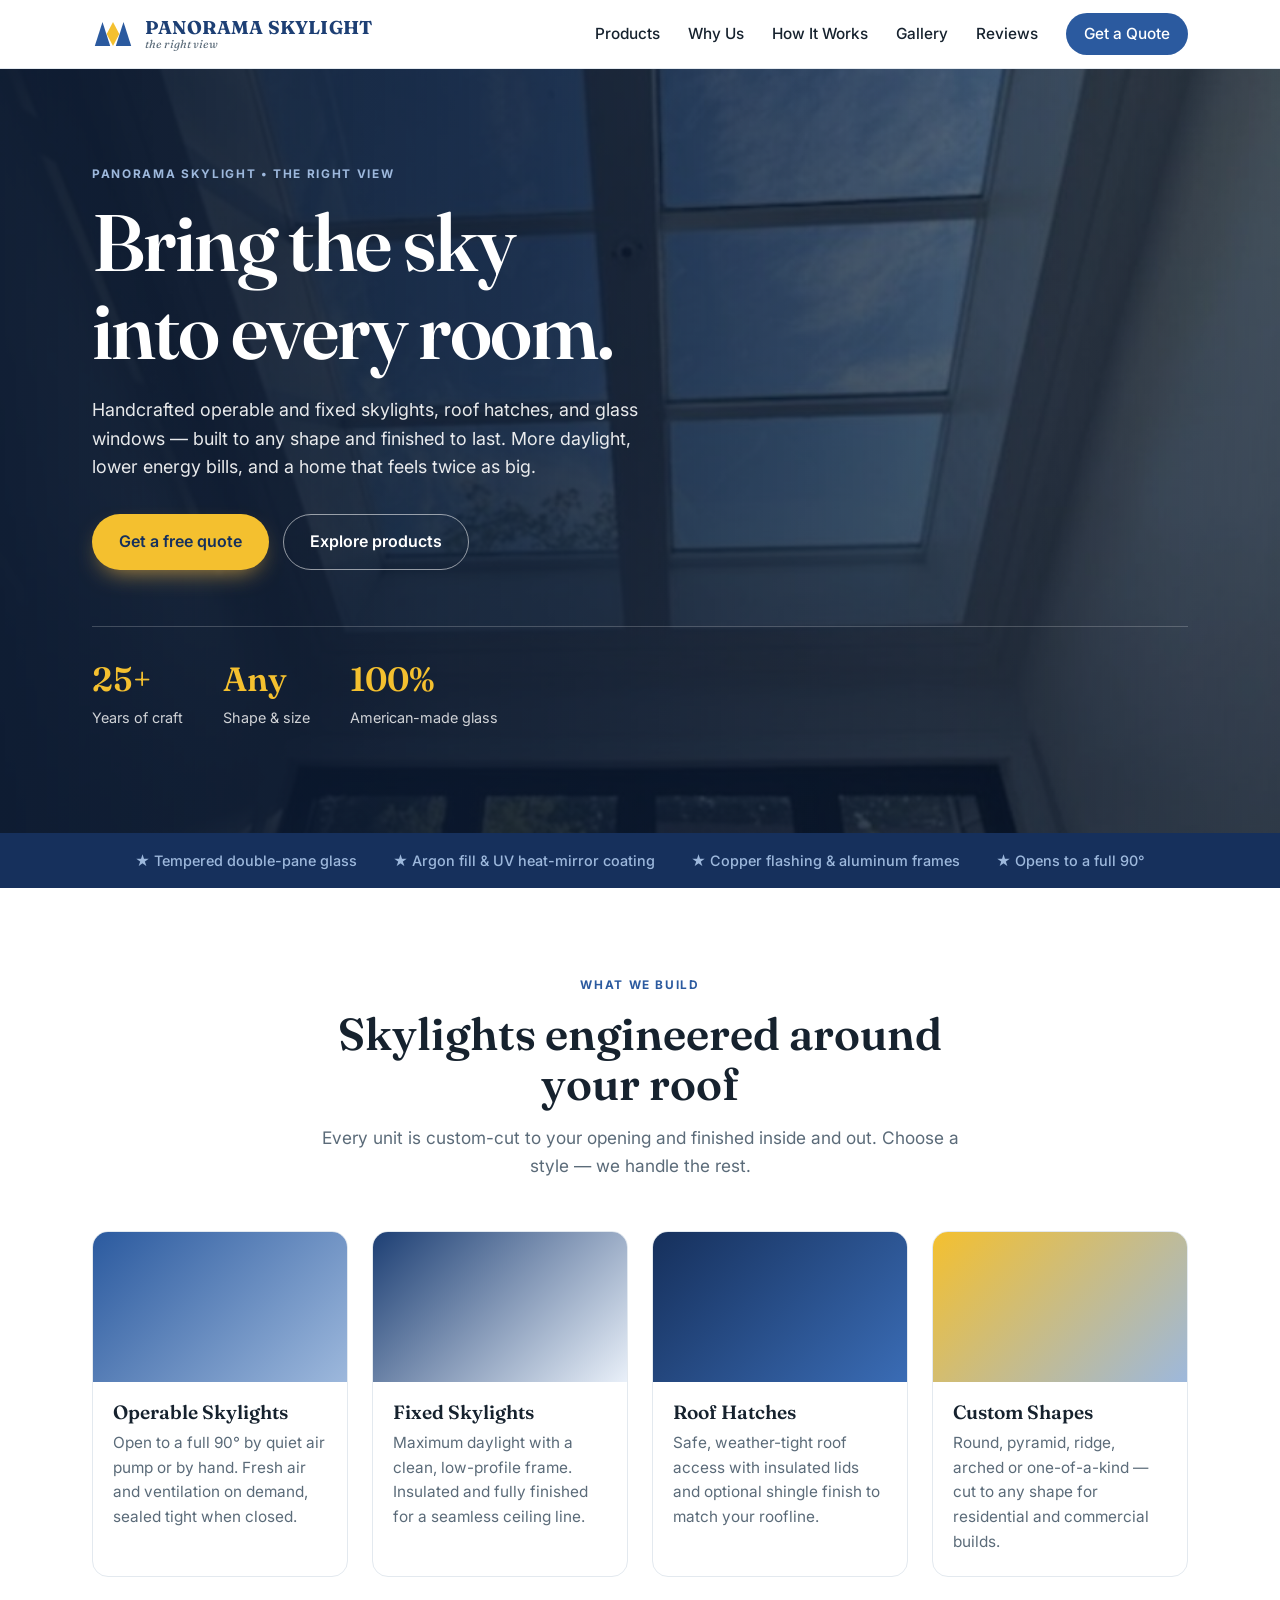
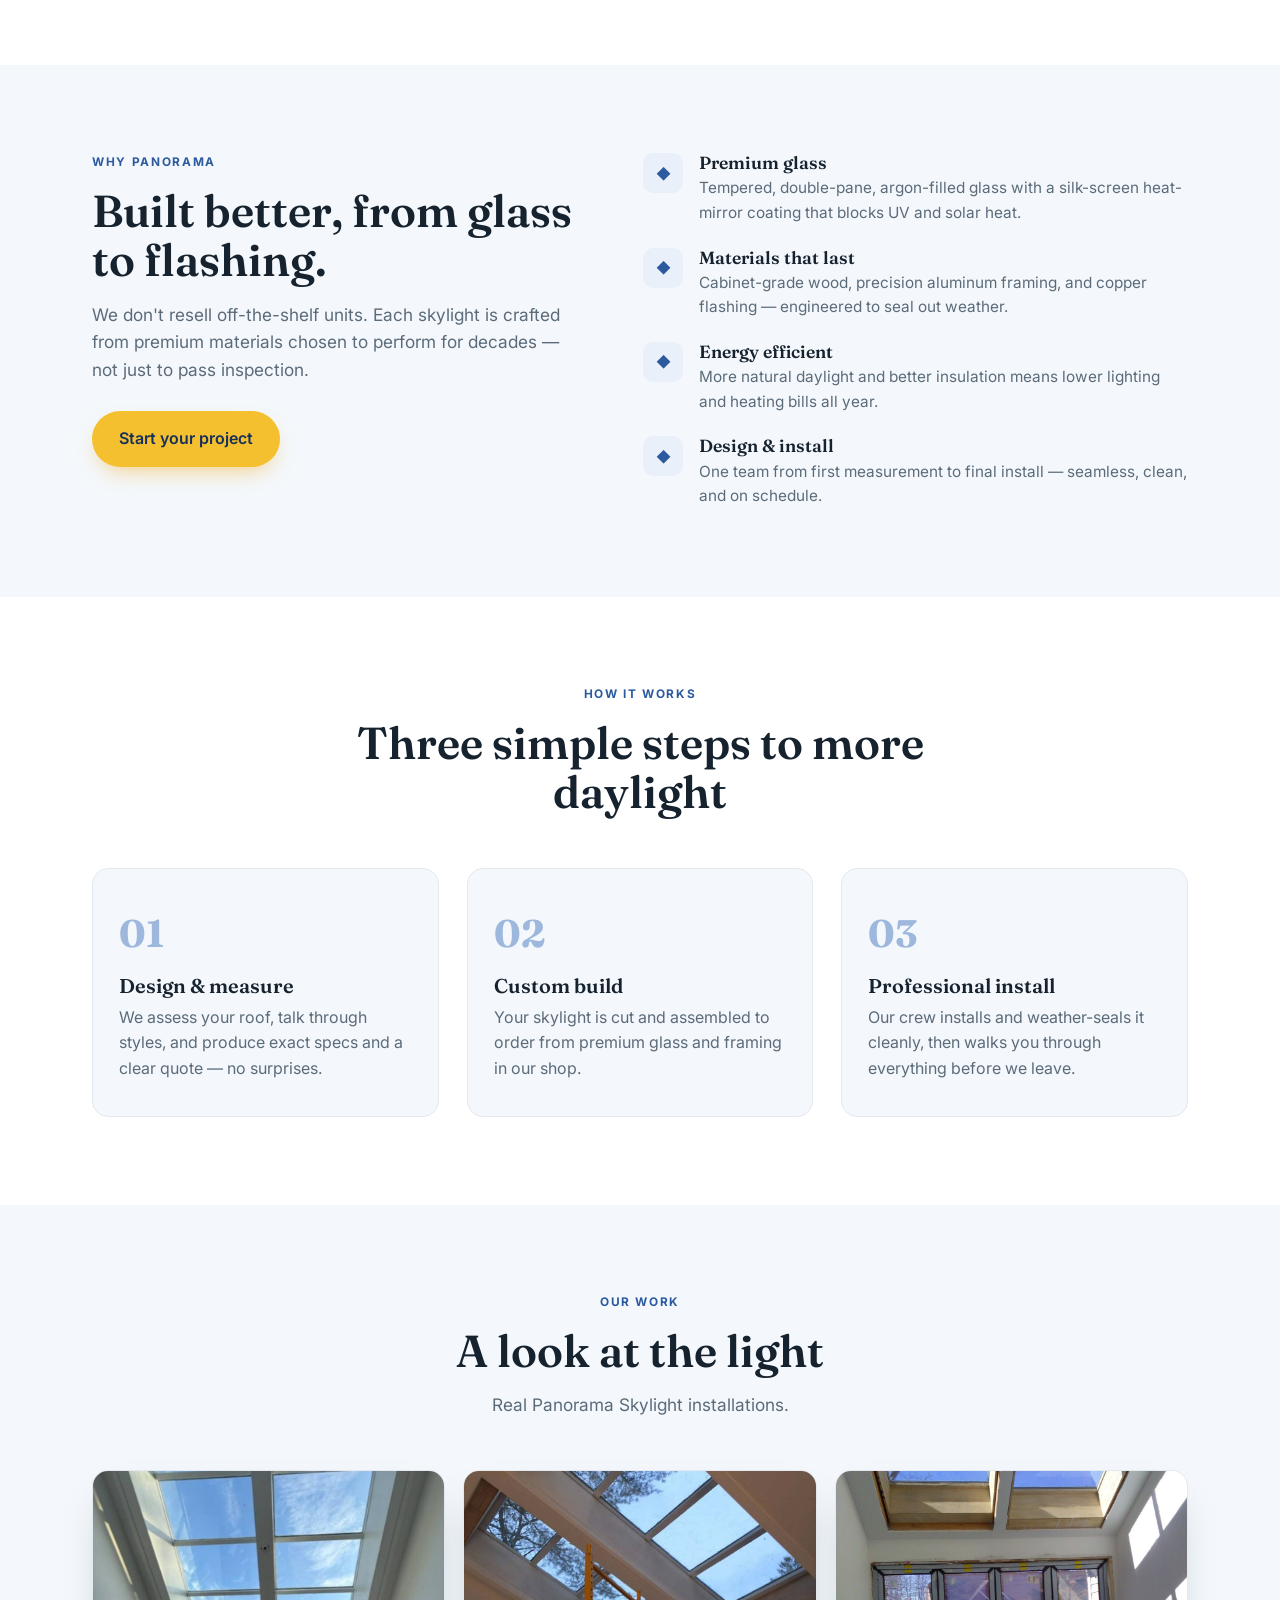
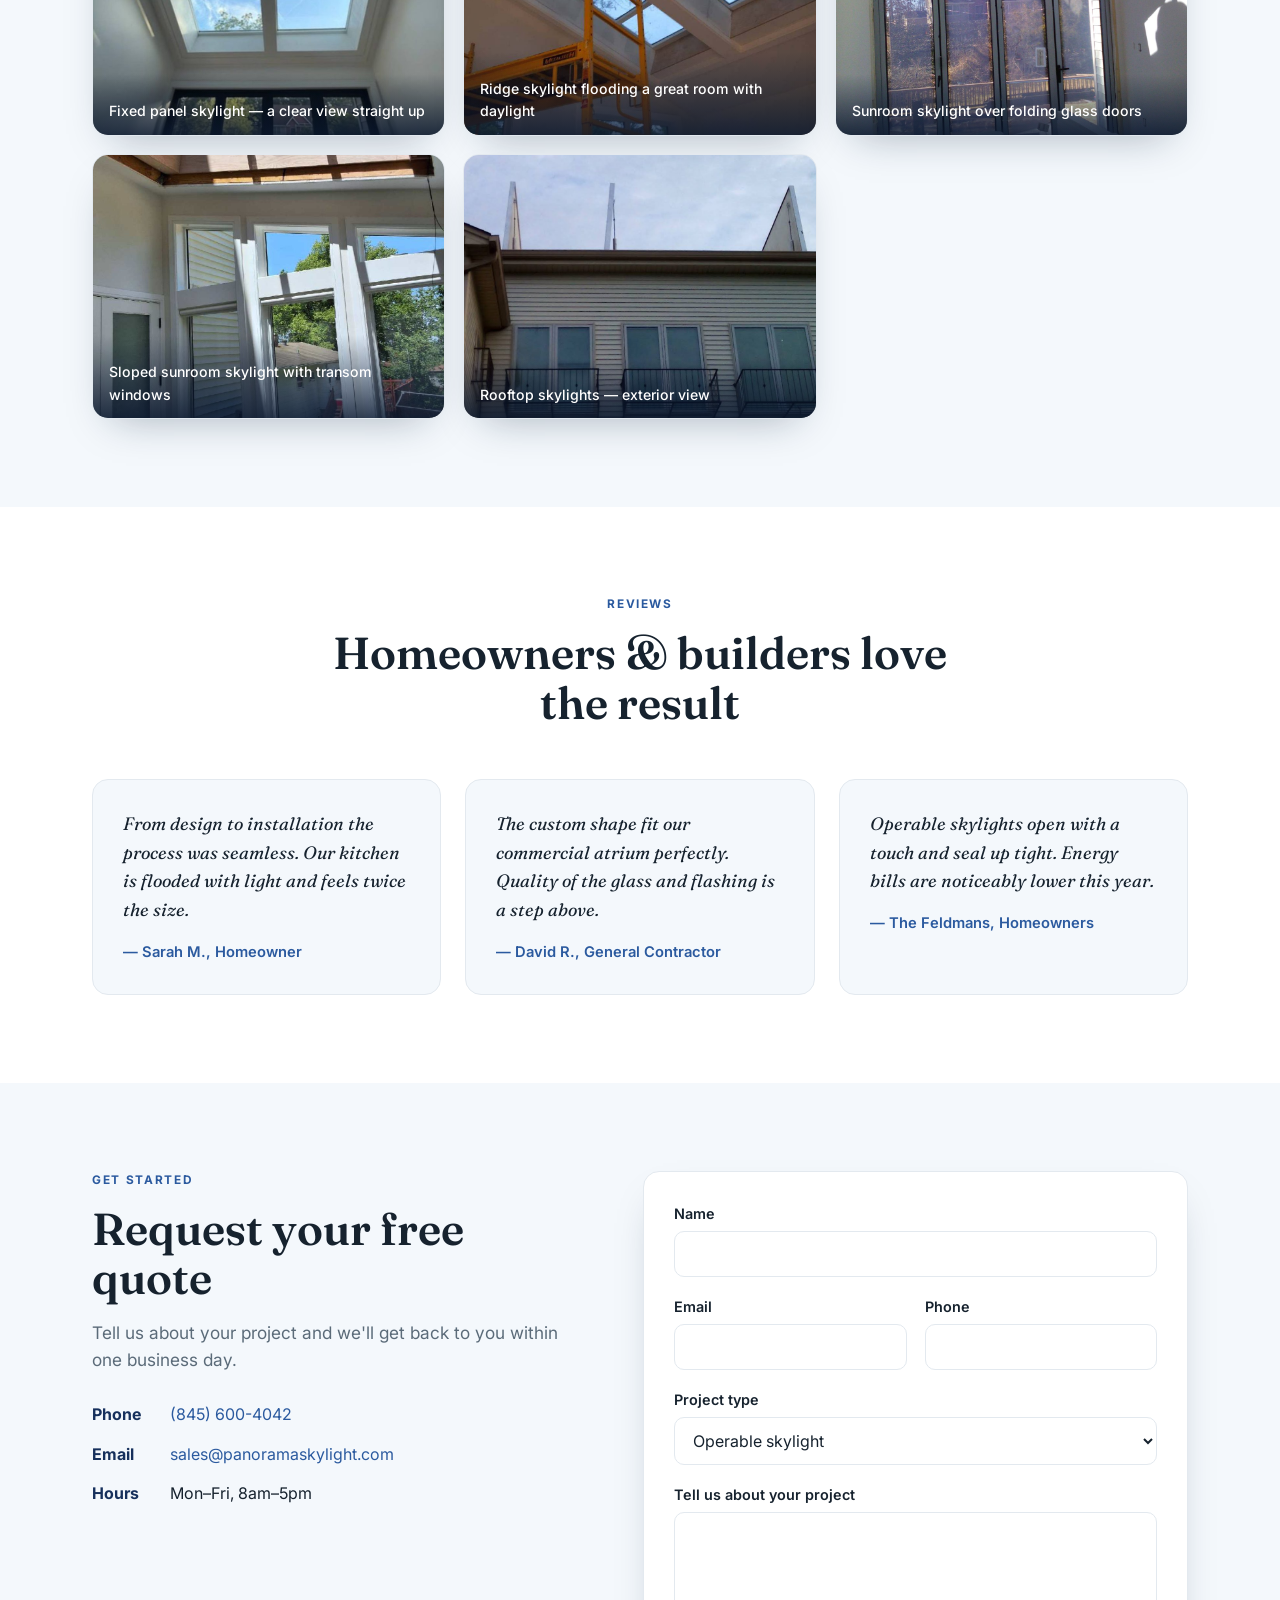
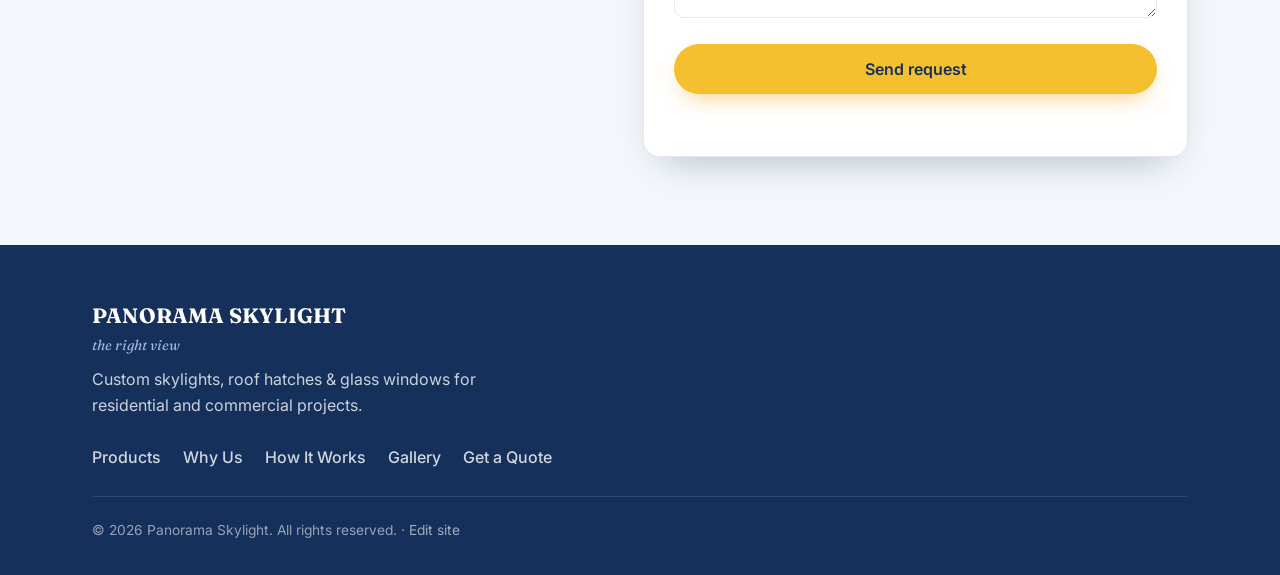
==== commit 809c83da: "Add real photos and a no-code content editor - Add 5 real installation photos (optimized) to a galle" ====
--- a/index.html
+++ b/index.html
@@ -22,8 +22,8 @@
           <polygon points="60,6 78,40 60,74 42,40" fill="#f4c02f"/>
         </svg>
         <span class="brand-lockup">
-          <span class="brand-name">Panorama <strong>Skylight</strong></span>
-          <span class="brand-tag">the right view</span>
+          <span class="brand-name" data-c="brandName">Panorama Skylight</span>
+          <span class="brand-tag" data-c="brandTag">the right view</span>
         </span>
       </a>
 
@@ -44,72 +44,39 @@
 
   <!-- ===== HERO ===== -->
   <section class="hero">
-    <div class="hero-bg" aria-hidden="true"></div>
+    <div class="hero-photo" id="heroPhoto" aria-hidden="true"></div>
+    <div class="hero-overlay" aria-hidden="true"></div>
     <div class="container hero-inner">
-      <p class="eyebrow">Panorama Skylight • The right view</p>
-      <h1>Bring the sky<br>into every room.</h1>
-      <p class="hero-sub">
-        Handcrafted operable and fixed skylights, roof hatches, and glass windows —
-        built to any shape and finished to last. More daylight, lower energy bills,
-        and a home that feels twice as big.
-      </p>
+      <p class="eyebrow" data-c="heroEyebrow">Panorama Skylight • The right view</p>
+      <h1 data-c="heroTitle">Bring the sky<br>into every room.</h1>
+      <p class="hero-sub" data-c="heroSub">Handcrafted operable and fixed skylights, roof hatches, and glass windows.</p>
       <div class="hero-actions">
-        <a href="#contact" class="btn btn-primary">Get a free quote</a>
-        <a href="#products" class="btn btn-ghost">Explore products</a>
+        <a href="#contact" class="btn btn-primary" data-c="heroBtnPrimary">Get a free quote</a>
+        <a href="#products" class="btn btn-ghost" data-c="heroBtnGhost">Explore products</a>
       </div>
 
       <ul class="hero-stats">
-        <li><span class="stat-num">25+</span><span class="stat-label">Years of craft</span></li>
-        <li><span class="stat-num">Any</span><span class="stat-label">Shape &amp; size</span></li>
-        <li><span class="stat-num">100%</span><span class="stat-label">American-made glass</span></li>
+        <li><span class="stat-num" data-c="stat1n">25+</span><span class="stat-label" data-c="stat1l">Years of craft</span></li>
+        <li><span class="stat-num" data-c="stat2n">Any</span><span class="stat-label" data-c="stat2l">Shape &amp; size</span></li>
+        <li><span class="stat-num" data-c="stat3n">100%</span><span class="stat-label" data-c="stat3l">American-made glass</span></li>
       </ul>
     </div>
   </section>
 
   <!-- ===== TRUST STRIP ===== -->
   <div class="trust-strip">
-    <div class="container trust-inner">
-      <span>★ Tempered double-pane glass</span>
-      <span>★ Argon fill &amp; UV heat-mirror coating</span>
-      <span>★ Copper flashing &amp; aluminum frames</span>
-      <span>★ Opens to a full 90°</span>
-    </div>
+    <div class="container trust-inner" id="trustStrip"></div>
   </div>
 
   <!-- ===== PRODUCTS ===== -->
   <section class="section" id="products">
     <div class="container">
       <div class="section-head">
-        <p class="eyebrow">What we build</p>
-        <h2>Skylights engineered around your roof</h2>
-        <p class="section-lead">
-          Every unit is custom-cut to your opening and finished inside and out.
-          Choose a style — we handle the rest.
-        </p>
-      </div>
-
-      <div class="cards">
-        <article class="card">
-          <div class="card-art art-1" aria-hidden="true"></div>
-          <h3>Operable Skylights</h3>
-          <p>Open to a full 90° by quiet air pump or by hand. Fresh air and ventilation on demand, sealed tight when closed.</p>
-        </article>
-        <article class="card">
-          <div class="card-art art-2" aria-hidden="true"></div>
-          <h3>Fixed Skylights</h3>
-          <p>Maximum daylight with a clean, low-profile frame. Insulated and fully finished for a seamless ceiling line.</p>
-        </article>
-        <article class="card">
-          <div class="card-art art-3" aria-hidden="true"></div>
-          <h3>Roof Hatches</h3>
-          <p>Safe, weather-tight roof access with insulated lids and optional shingle finish to match your roofline.</p>
-        </article>
-        <article class="card">
-          <div class="card-art art-4" aria-hidden="true"></div>
-          <h3>Custom Shapes</h3>
-          <p>Round, pyramid, ridge, arched or one-of-a-kind — cut to any shape for residential and commercial builds.</p>
-        </article>
-      </div>
+        <p class="eyebrow" data-c="productsEyebrow">What we build</p>
+        <h2 data-c="productsTitle">Skylights engineered around your roof</h2>
+        <p class="section-lead" data-c="productsLead"></p>
+      </div>
+      <div class="cards" id="productCards"></div>
     </div>
   </section>
 
@@ -117,33 +84,12 @@
   <section class="section section-alt" id="why">
     <div class="container why-grid">
       <div class="why-copy">
-        <p class="eyebrow">Why Skyline</p>
-        <h2>Built better, from glass to flashing.</h2>
-        <p class="section-lead">
-          We don't resell off-the-shelf units. Each skylight is crafted from
-          premium materials chosen to perform for decades — not just to pass inspection.
-        </p>
-        <a href="#contact" class="btn btn-primary">Start your project</a>
-      </div>
-
-      <ul class="feature-list">
-        <li>
-          <span class="feat-ic" aria-hidden="true">◆</span>
-          <div><h4>Premium glass</h4><p>Tempered, double-pane, argon-filled glass with a silk-screen heat-mirror coating that blocks UV and solar heat.</p></div>
-        </li>
-        <li>
-          <span class="feat-ic" aria-hidden="true">◆</span>
-          <div><h4>Materials that last</h4><p>Cabinet-grade wood, precision aluminum framing, and copper flashing — engineered to seal out weather.</p></div>
-        </li>
-        <li>
-          <span class="feat-ic" aria-hidden="true">◆</span>
-          <div><h4>Energy efficient</h4><p>More natural daylight and better insulation means lower lighting and heating bills all year.</p></div>
-        </li>
-        <li>
-          <span class="feat-ic" aria-hidden="true">◆</span>
-          <div><h4>Design &amp; install</h4><p>One team from first measurement to final install — seamless, clean, and on schedule.</p></div>
-        </li>
-      </ul>
+        <p class="eyebrow" data-c="whyEyebrow">Why Panorama</p>
+        <h2 data-c="whyTitle">Built better, from glass to flashing.</h2>
+        <p class="section-lead" data-c="whyLead"></p>
+        <a href="#contact" class="btn btn-primary" data-c="whyBtn">Start your project</a>
+      </div>
+      <ul class="feature-list" id="featureList"></ul>
     </div>
   </section>
 
@@ -151,26 +97,10 @@
   <section class="section" id="process">
     <div class="container">
       <div class="section-head">
-        <p class="eyebrow">How it works</p>
-        <h2>Three simple steps to more daylight</h2>
-      </div>
-      <ol class="steps">
-        <li>
-          <span class="step-num">01</span>
-          <h3>Design &amp; measure</h3>
-          <p>We assess your roof, talk through styles, and produce exact specs and a clear quote — no surprises.</p>
-        </li>
-        <li>
-          <span class="step-num">02</span>
-          <h3>Custom build</h3>
-          <p>Your skylight is cut and assembled to order from premium glass and framing in our shop.</p>
-        </li>
-        <li>
-          <span class="step-num">03</span>
-          <h3>Professional install</h3>
-          <p>Our crew installs and weather-seals it cleanly, then walks you through everything before we leave.</p>
-        </li>
-      </ol>
+        <p class="eyebrow" data-c="processEyebrow">How it works</p>
+        <h2 data-c="processTitle">Three simple steps to more daylight</h2>
+      </div>
+      <ol class="steps" id="stepsList"></ol>
     </div>
   </section>
 
@@ -178,18 +108,11 @@
   <section class="section section-alt" id="gallery">
     <div class="container">
       <div class="section-head">
-        <p class="eyebrow">Our work</p>
-        <h2>A look at the light</h2>
-        <p class="section-lead">Swap these placeholders for photos of your real installs.</p>
-      </div>
-      <div class="gallery">
-        <div class="shot shot-a" aria-hidden="true"></div>
-        <div class="shot shot-b" aria-hidden="true"></div>
-        <div class="shot shot-c" aria-hidden="true"></div>
-        <div class="shot shot-d" aria-hidden="true"></div>
-        <div class="shot shot-e" aria-hidden="true"></div>
-        <div class="shot shot-f" aria-hidden="true"></div>
-      </div>
+        <p class="eyebrow" data-c="galleryEyebrow">Our work</p>
+        <h2 data-c="galleryTitle">A look at the light</h2>
+        <p class="section-lead" data-c="galleryLead"></p>
+      </div>
+      <div class="gallery" id="galleryGrid"></div>
     </div>
   </section>
 
@@ -197,23 +120,10 @@
   <section class="section" id="reviews">
     <div class="container">
       <div class="section-head">
-        <p class="eyebrow">Reviews</p>
-        <h2>Homeowners &amp; builders love the result</h2>
-      </div>
-      <div class="reviews">
-        <blockquote class="review">
-          <p>"From design to installation the process was seamless. Our kitchen is flooded with light and feels twice the size."</p>
-          <footer>— Sarah M., Homeowner</footer>
-        </blockquote>
-        <blockquote class="review">
-          <p>"The custom shape fit our commercial atrium perfectly. Quality of the glass and flashing is a step above."</p>
-          <footer>— David R., General Contractor</footer>
-        </blockquote>
-        <blockquote class="review">
-          <p>"Operable skylights open with a touch and seal up tight. Energy bills are noticeably lower this year."</p>
-          <footer>— The Feldmans, Homeowners</footer>
-        </blockquote>
-      </div>
+        <p class="eyebrow" data-c="reviewsEyebrow">Reviews</p>
+        <h2 data-c="reviewsTitle">Homeowners &amp; builders love the result</h2>
+      </div>
+      <div class="reviews" id="reviewsGrid"></div>
     </div>
   </section>
 
@@ -221,15 +131,13 @@
   <section class="section contact" id="contact">
     <div class="container contact-grid">
       <div class="contact-copy">
-        <p class="eyebrow">Get started</p>
-        <h2>Request your free quote</h2>
-        <p class="section-lead">
-          Tell us about your project and we'll get back to you within one business day.
-        </p>
+        <p class="eyebrow" data-c="contactEyebrow">Get started</p>
+        <h2 data-c="contactTitle">Request your free quote</h2>
+        <p class="section-lead" data-c="contactLead"></p>
         <ul class="contact-info">
-          <li><strong>Phone</strong> <a href="tel:+18456004042">(845) 600‑4042</a></li>
-          <li><strong>Email</strong> <a href="mailto:sales@panoramaskylight.com">sales@panoramaskylight.com</a></li>
-          <li><strong>Hours</strong> Mon–Fri, 8am–5pm</li>
+          <li><strong>Phone</strong> <a id="phoneLink" href="tel:+18456004042" data-c="phoneDisplay">(845) 600‑4042</a></li>
+          <li><strong>Email</strong> <a id="emailLink" href="mailto:sales@panoramaskylight.com" data-c="email">sales@panoramaskylight.com</a></li>
+          <li><strong>Hours</strong> <span data-c="hours">Mon–Fri, 8am–5pm</span></li>
         </ul>
       </div>
 
@@ -273,9 +181,9 @@
   <footer class="site-footer">
     <div class="container footer-inner">
       <div class="footer-brand">
-        <span class="brand-name">Panorama <strong>Skylight</strong></span>
-        <span class="footer-tag">the right view</span>
-        <p>Custom skylights, roof hatches &amp; glass windows for residential and commercial projects.</p>
+        <span class="brand-name" data-c="brandName">Panorama Skylight</span>
+        <span class="footer-tag" data-c="brandTag">the right view</span>
+        <p data-c="footerBlurb"></p>
       </div>
       <nav class="footer-nav" aria-label="Footer">
         <a href="#products">Products</a>
@@ -284,10 +192,11 @@
         <a href="#gallery">Gallery</a>
         <a href="#contact">Get a Quote</a>
       </nav>
-      <p class="footer-legal">© <span id="year"></span> Panorama Skylight. All rights reserved.</p>
+      <p class="footer-legal">© <span id="year"></span> <span data-c="brandName">Panorama Skylight</span>. All rights reserved. · <a class="admin-link" href="admin.html">Edit site</a></p>
     </div>
   </footer>
 
-  <script src="script.js"></script>
+  <script src="content.js"></script>
+  <script src="site.js"></script>
 </body>
 </html>
--- a/styles.css
+++ b/styles.css
@@ -105,22 +105,18 @@
 .nav-toggle span { width: 24px; height: 2px; background: var(--ink); border-radius: 2px; transition: .2s; }
 
 /* ===== Hero ===== */
-.hero { position: relative; color: #fff; overflow: hidden; }
-.hero-bg {
+.hero { position: relative; color: #fff; overflow: hidden; background: var(--sky-900); }
+.hero-photo {
   position: absolute; inset: 0; z-index: 0;
+  background-size: cover; background-position: center;
+}
+.hero-overlay {
+  position: absolute; inset: 0; z-index: 1;
   background:
-    radial-gradient(900px 500px at 78% -10%, rgba(242,181,65,.45), transparent 60%),
-    radial-gradient(700px 600px at 10% 120%, rgba(47,143,214,.55), transparent 60%),
-    linear-gradient(160deg, var(--sky-900), var(--sky-600));
-}
-.hero-bg::after {
-  content: ""; position: absolute; inset: 0;
-  background-image: linear-gradient(rgba(255,255,255,.07) 1px, transparent 1px),
-                    linear-gradient(90deg, rgba(255,255,255,.07) 1px, transparent 1px);
-  background-size: 64px 64px;
-  mask-image: radial-gradient(circle at 70% 30%, #000 30%, transparent 75%);
-}
-.hero-inner { position: relative; z-index: 1; padding: 96px 22px 104px; max-width: var(--maxw); margin: 0 auto; }
+    linear-gradient(90deg, rgba(11,25,48,.92) 0%, rgba(11,25,48,.72) 42%, rgba(11,25,48,.30) 100%),
+    linear-gradient(180deg, rgba(11,25,48,.35), rgba(11,25,48,.55));
+}
+.hero-inner { position: relative; z-index: 2; padding: 96px 22px 104px; max-width: var(--maxw); margin: 0 auto; }
 .hero .eyebrow { color: var(--sky-300); }
 .hero h1 { font-size: clamp(2.6rem, 7vw, 5rem); font-weight: 600; letter-spacing: -.02em; }
 .hero-sub { max-width: 560px; margin: 22px 0 32px; font-size: 1.12rem; color: rgba(255,255,255,.9); }
@@ -190,13 +186,20 @@
 
 /* ===== Gallery ===== */
 .gallery { display: grid; grid-template-columns: repeat(3, 1fr); gap: 18px; }
-.shot { aspect-ratio: 4 / 3; border-radius: var(--radius); }
-.shot-a { background: linear-gradient(135deg, #16305c, #2b5a9f); }
-.shot-b { background: linear-gradient(135deg, #2b5a9f, #f4c02f); }
-.shot-c { background: linear-gradient(135deg, #1d3f74, #9db8dc); }
-.shot-d { background: linear-gradient(135deg, #9db8dc, #e9f0f9); }
-.shot-e { background: linear-gradient(135deg, #16305c, #2b5a9f); }
-.shot-f { background: linear-gradient(135deg, #f4c02f, #2b5a9f); }
+.shot {
+  margin: 0; border-radius: var(--radius); overflow: hidden; background: var(--sky-100);
+  border: 1px solid var(--line); box-shadow: var(--shadow); position: relative;
+}
+.shot-img {
+  aspect-ratio: 4 / 3; background-size: cover; background-position: center;
+  transition: transform .4s ease;
+}
+.shot:hover .shot-img { transform: scale(1.05); }
+.shot figcaption {
+  position: absolute; left: 0; right: 0; bottom: 0;
+  padding: 26px 16px 12px; font-size: .88rem; font-weight: 500; color: #fff;
+  background: linear-gradient(transparent, rgba(11,25,48,.82));
+}
 
 /* ===== Reviews ===== */
 .reviews { display: grid; grid-template-columns: repeat(3, 1fr); gap: 24px; }
@@ -245,6 +248,8 @@
 .footer-nav a { text-decoration: none; color: rgba(255,255,255,.8); font-weight: 500; }
 .footer-nav a:hover { color: #fff; }
 .footer-legal { margin: 0; font-size: .86rem; color: rgba(255,255,255,.55); border-top: 1px solid rgba(255,255,255,.12); padding-top: 22px; }
+.admin-link { color: rgba(255,255,255,.6); text-decoration: none; }
+.admin-link:hover { color: var(--sun); }
 
 /* ===== Responsive ===== */
 @media (max-width: 900px) {
@@ -276,3 +281,123 @@
 @media (prefers-reduced-motion: reduce) {
   * { scroll-behavior: auto; transition: none !important; }
 }
+
+/* ==========================================================================
+   ADMIN PANEL (admin.html)
+   ========================================================================== */
+body.admin { background: var(--bg-alt); }
+
+.admin-topbar {
+  position: sticky; top: 0; z-index: 100;
+  background: var(--sky-900); color: #fff;
+  border-bottom: 3px solid var(--sun);
+}
+.admin-topbar-inner {
+  max-width: 960px; margin: 0 auto; padding: 12px 20px;
+  display: flex; align-items: center; gap: 14px; flex-wrap: wrap;
+}
+.admin-topbar .brand-name { color: #fff; font-size: 1.05rem; }
+.admin-topbar .brand-name strong { color: var(--sun); }
+.admin-badge {
+  font-size: .68rem; text-transform: uppercase; letter-spacing: .12em;
+  background: rgba(255,255,255,.14); padding: 4px 9px; border-radius: 999px; font-weight: 700;
+}
+.admin-actions { margin-left: auto; display: flex; gap: 8px; flex-wrap: wrap; }
+.admin-btn {
+  font-family: var(--font-body); font-weight: 600; font-size: .88rem;
+  padding: 9px 14px; border-radius: 9px; border: 1px solid rgba(255,255,255,.28);
+  background: rgba(255,255,255,.08); color: #fff; cursor: pointer; transition: .15s;
+}
+.admin-btn:hover { background: rgba(255,255,255,.18); }
+.admin-btn.primary { background: var(--sun); color: var(--sky-900); border-color: var(--sun); }
+.admin-btn.primary:hover { background: var(--sun-dark); }
+.admin-btn.ghost-danger:hover { background: #7a1f1f; border-color: #7a1f1f; }
+
+.save-flag { font-size: .82rem; color: var(--sky-300); align-self: center; }
+.save-flag.dirty { color: var(--sun); }
+
+.admin-wrap { max-width: 960px; margin: 0 auto; padding: 26px 20px 80px; }
+.admin-intro {
+  background: #fff; border: 1px solid var(--line); border-left: 4px solid var(--sky-600);
+  border-radius: 12px; padding: 16px 18px; margin-bottom: 26px; color: var(--muted); font-size: .95rem;
+}
+.admin-intro strong { color: var(--ink); }
+
+.admin-section {
+  background: #fff; border: 1px solid var(--line); border-radius: 14px;
+  margin-bottom: 18px; overflow: hidden;
+}
+.admin-section > summary {
+  cursor: pointer; list-style: none; padding: 18px 20px; font-family: var(--font-head);
+  font-size: 1.15rem; font-weight: 600; color: var(--sky-900);
+  display: flex; align-items: center; justify-content: space-between; gap: 10px;
+}
+.admin-section > summary::-webkit-details-marker { display: none; }
+.admin-section > summary::after { content: "▸"; color: var(--sky-500); transition: transform .2s; }
+.admin-section[open] > summary::after { transform: rotate(90deg); }
+.admin-section > summary:hover { background: var(--bg-alt); }
+.admin-section-body { padding: 6px 20px 22px; border-top: 1px solid var(--line); }
+
+.a-field { margin: 16px 0; }
+.a-field > label { display: block; font-weight: 600; font-size: .9rem; margin-bottom: 6px; color: var(--sky-900); }
+.a-field input[type=text], .a-field input[type=email], .a-field input[type=tel], .a-field textarea {
+  width: 100%; padding: 11px 13px; border: 1px solid var(--line); border-radius: 9px;
+  font-family: inherit; font-size: .98rem; color: var(--ink); background: #fff;
+}
+.a-field textarea { resize: vertical; min-height: 74px; }
+.a-field input:focus, .a-field textarea:focus {
+  outline: none; border-color: var(--sky-500); box-shadow: 0 0 0 3px rgba(43,90,159,.16);
+}
+.a-grid2 { display: grid; grid-template-columns: 1fr 1fr; gap: 14px; }
+
+.a-image { display: flex; gap: 14px; align-items: center; flex-wrap: wrap; }
+.a-image .thumb {
+  width: 118px; height: 82px; border-radius: 9px; background: var(--sky-100) center/cover no-repeat;
+  border: 1px solid var(--line); flex: none;
+}
+.a-image .a-image-ctl { display: flex; flex-direction: column; gap: 6px; }
+.file-btn {
+  display: inline-block; font-weight: 600; font-size: .86rem; cursor: pointer;
+  background: var(--sky-600); color: #fff; padding: 8px 14px; border-radius: 8px;
+}
+.file-btn:hover { background: var(--sky-800); }
+.file-btn input { display: none; }
+.link-btn { background: none; border: 0; color: var(--sky-600); cursor: pointer; font-weight: 600; font-size: .84rem; padding: 0; text-align: left; }
+.link-btn:hover { text-decoration: underline; }
+
+.a-list-item {
+  border: 1px solid var(--line); border-radius: 11px; padding: 14px; margin: 12px 0;
+  background: var(--bg-alt); position: relative;
+}
+.a-item-head { display: flex; align-items: center; justify-content: space-between; margin-bottom: 6px; }
+.a-item-head span { font-weight: 700; color: var(--sky-700, var(--sky-600)); font-size: .82rem; text-transform: uppercase; letter-spacing: .08em; }
+.a-item-tools { display: flex; gap: 6px; }
+.a-tool { background: #fff; border: 1px solid var(--line); border-radius: 7px; width: 30px; height: 30px; cursor: pointer; font-size: .95rem; color: var(--muted); }
+.a-tool:hover { border-color: var(--sky-500); color: var(--sky-600); }
+.a-tool.del:hover { border-color: #c0392b; color: #c0392b; }
+.add-btn {
+  margin-top: 8px; background: var(--sky-100); border: 1px dashed var(--sky-500); color: var(--sky-800);
+  border-radius: 9px; padding: 10px 14px; font-weight: 600; cursor: pointer; width: 100%;
+}
+.add-btn:hover { background: #dcebf9; }
+
+/* Gate */
+.gate { max-width: 380px; margin: 12vh auto; background: #fff; border: 1px solid var(--line);
+  border-radius: 16px; padding: 34px 30px; box-shadow: var(--shadow); text-align: center; }
+.gate h1 { font-size: 1.5rem; margin-bottom: 6px; }
+.gate p { color: var(--muted); font-size: .92rem; margin: 0 0 18px; }
+.gate input { width: 100%; padding: 12px 14px; border: 1px solid var(--line); border-radius: 9px; font-size: 1rem; margin-bottom: 12px; }
+.gate .msg { color: #c0392b; font-size: .86rem; min-height: 1.1em; margin: 4px 0 10px; }
+
+.toast {
+  position: fixed; left: 50%; bottom: 26px; transform: translateX(-50%) translateY(20px);
+  background: var(--sky-900); color: #fff; padding: 12px 20px; border-radius: 999px;
+  font-weight: 600; font-size: .9rem; box-shadow: var(--shadow); opacity: 0;
+  transition: .25s; pointer-events: none; z-index: 200;
+}
+.toast.show { opacity: 1; transform: translateX(-50%) translateY(0); }
+
+@media (max-width: 560px) {
+  .a-grid2 { grid-template-columns: 1fr; }
+  .admin-actions { width: 100%; }
+}
